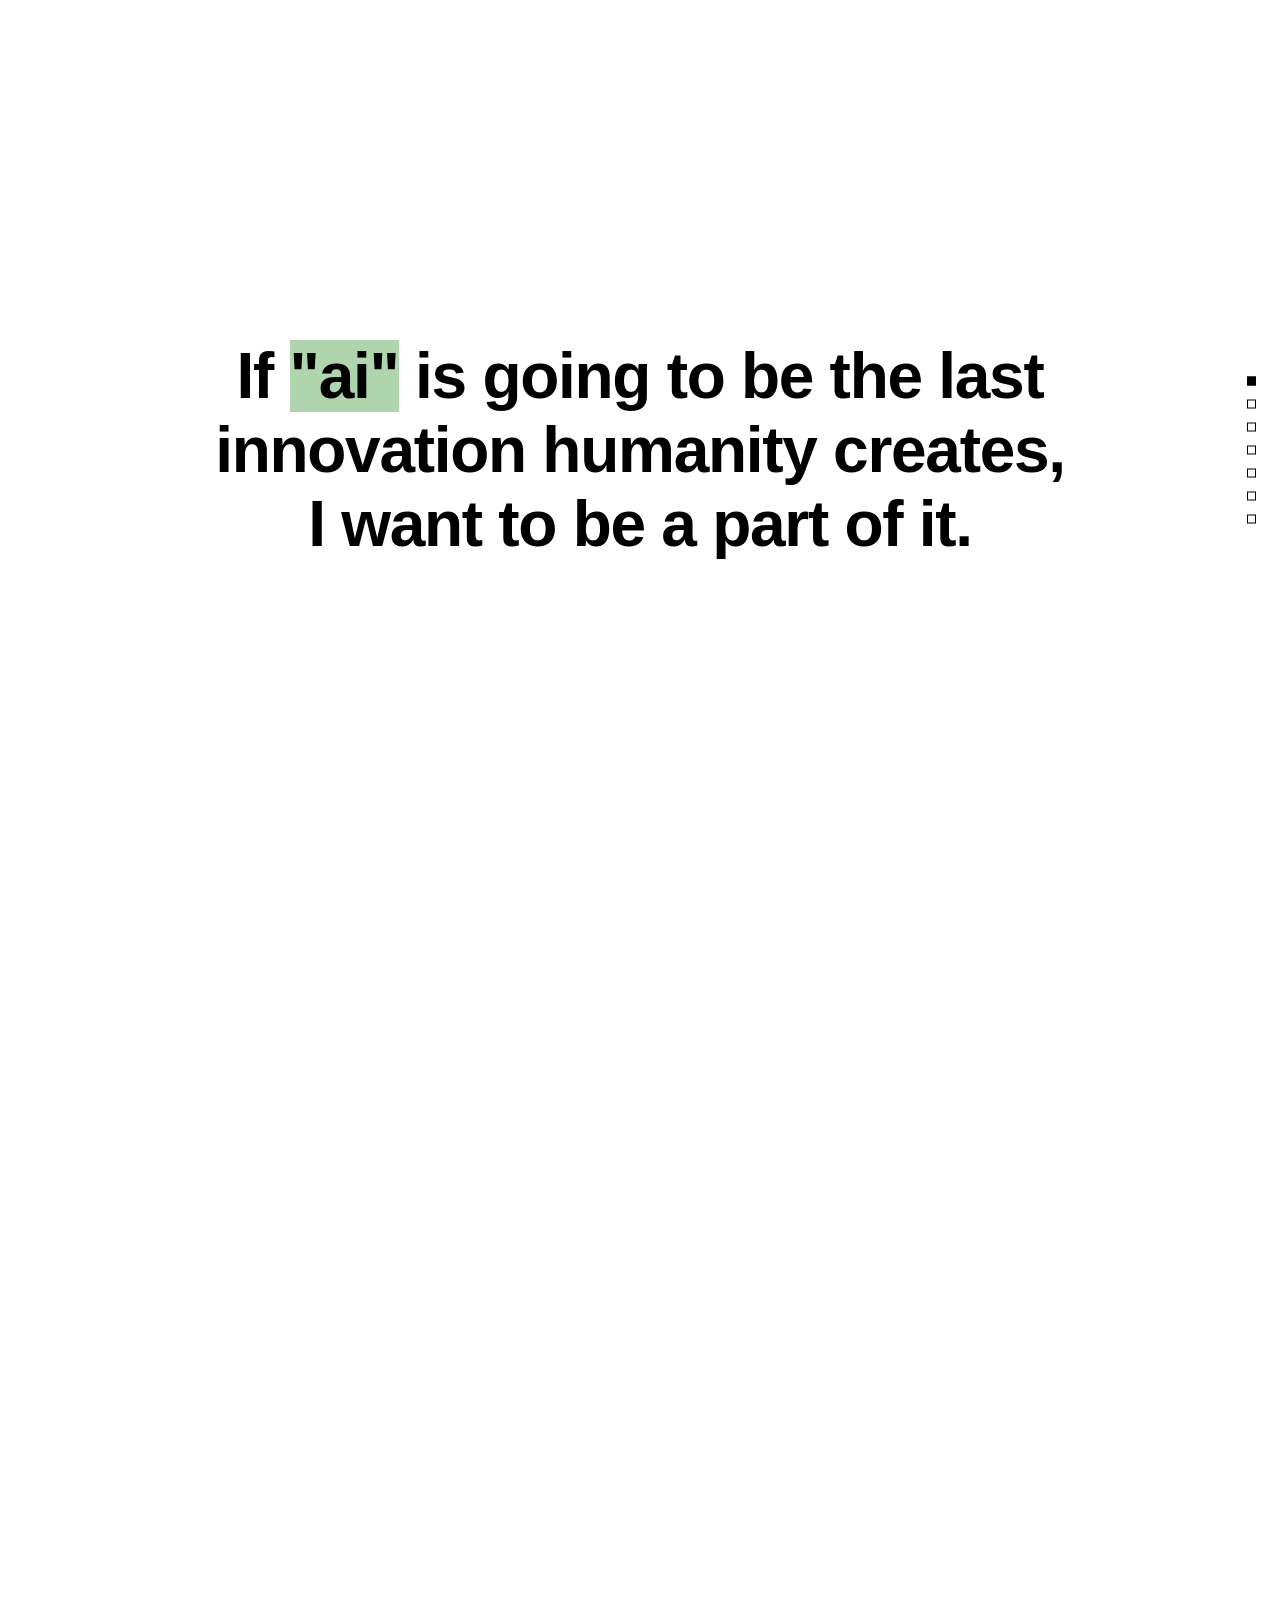
==== index.html @ ea90c994 "refining things" ====
<!DOCTYPE html>
<html lang="en">
<head>
<meta charset="UTF-8">
<meta name="viewport" content="width=device-width, initial-scale=1, viewport-fit=cover">
<title>:D</title>
<link rel="stylesheet" href="style.css">
</head>
<body>

<div id="wrapper">

  <section data-index="1">
    <p class="statement">If <a style="background-color: rgb(175, 213, 175);">"ai"</a> is going to be the last innovation humanity creates, I want to be a part of it.</p>
  </section>

  <section data-index="0">
    <h1>Its me — Dhananjay</h1>
    <p class="tagline">I like to build things.</p>
  </section>

  <section data-index="2" class="auto-page" data-page-id="experience">
    <p class="statement page-heading">Where I've worked</p>
    <div class="experience-list page-list">
      <div class="entry">
        <div class="role">AI Engineer</div>
        <div class="what">Netherlands-based crypto company · Nov 2024 - Dec 2025 </div>
        <div class="desc">Worked on AI agents, agent management, deployment, and building systems around agent-based workflows.</div>
      </div>
    </div>
  </section>

  <section data-index="3">
    <p class="statement">Along the way</p>
    <div class="timeline-list">
      <div class="entry">
        <div class="year">2025</div>
        <div class="what"><a href="https://superteam.fun/earn/feed/submission/f26e31ee-bc18-4170-ba84-3aa94caa4d8a" target="_blank">Nosana Builders Challenge Hackthon $100 Bounty</a></div>
      </div>
    </div>
  </section>

  <!-- <section data-index="4">
    <p class="statement">Comfortable with</p>
    <div class="word-list">
      <span>Python</span>
      <span>JavaScript/TypeScript</span>
      <span>React</span>
      <span>Node.js</span>
      <span>AI Agents</span>
      <span>LLMs</span>
    </div>
  </section> -->

  <section data-index="7">
    <p class="statement">Contributed to</p>
    <div class="Contributed-stack">
      <div>
        <div class="name"><a href="https://github.com/browser-use/browser-use/pull/1592" target="_blank">browser-use/browser-use</a></div>
        <div class="desc">Added missing grant_permissions method to DummyContext, fixing an AttributeError in test_browser_window_size.</div>
      </div>
      <div>
        <div class="name"><a href="https://github.com/vercel/ai/pull/5932" target="_blank">vercel/ai</a></div>
        <div class="desc">Added support for o3 &amp; o4-mini with developer systemMessageMode.</div>
      </div>
    </div>
  </section>

  <section data-index="5">
    <p class="statement">Things I made</p>
    <div class="project-stack">
      <div>
        <div class="name"><a href="https://github.com/dha-aa/dropair" target="_blank">Dropair</a></div>
        <div class="desc">A local Wi-Fi file sharing tool for moving files between devices without cloud storage or accounts.</div>
      </div>
    </div>
  </section>

  <!-- <section data-index="5">
    <p class="statement">Papers</p>
    <div class="paper-stack">
      <div>
        <div class="name"><a href="/" target="_blank">humonide</a></div>
        <div class="desc">This is a research paper about...</div>
      </div>
    </div>
  </section> -->

  <section data-index="6">
    <p class="statement">Let's talk.</p>
    <div class="links">
      <a href="mailto:dhannjaysingh2006@gmail.com">Email</a>
      <a href="https://x.com/dhaannjaay" target="_blank">X</a>
      <a href="https://github.com/dha-aa" target="_blank">GitHub</a>
      <a href="https://linkedin.com/in/dhaaa" target="_blank">LinkedIn</a>
    </div>
  </section>

  <div id="dots"></div>

</div>

<script src="script.js"></script>

</body>
</html>
---- style.css ----
* { box-sizing: border-box; }

html, body {
  margin: 0;
  height: 100%;
  overflow: hidden;
  background: #ffffff;
  color: #000000;
  font-family: -apple-system, "Helvetica Neue", Helvetica, Arial, sans-serif;
  -webkit-font-smoothing: antialiased;
  text-align: center;
}

#wrapper {
  position: relative;
  width: 100%;
  height: 100vh;
}

section {
  position: absolute;
  top: 0;
  left: 0;
  width: 100%;
  height: 100vh;
  display: flex;
  flex-direction: column;
  align-items: center;
  justify-content: center;
  padding: 10vh 6vw;
  transform: translateY(100%);
  transition: transform 1.8s cubic-bezier(0.19, 1, 0.22, 1);
  will-change: transform;
}

section.active {
  transform: translateY(0);
}

section.above {
  transform: translateY(-100%);
}

section > * {
  opacity: 0;
  transform: translateY(18px);
  transition: opacity 1.1s ease 0.6s, transform 1.1s cubic-bezier(0.19, 1, 0.22, 1) 0.6s;
}

section.active > * {
  opacity: 1;
  transform: translateY(0);
}

h1 {
  font-size: clamp(52px, 10vw, 140px);
  line-height: 0.95;
  margin: 0;
  font-weight: 600;
  letter-spacing: -0.03em;
}

.tagline {
  font-size: clamp(18px, 2vw, 24px);
  margin-top: 24px;
  opacity: 0.6;
}

.statement {
  font-size: clamp(32px, 5vw, 64px);
  font-weight: 600;
  letter-spacing: -0.02em;
  max-width: 24ch;
  margin: 0;
}

.word-list {
  display: flex;
  flex-wrap: wrap;
  justify-content: center;
  gap: 16px 28px;
  margin-top: 50px;
  font-size: clamp(18px, 2.2vw, 26px);
}

.timeline-list {
  margin-top: 60px;
  display: flex;
  flex-direction: column;
  gap: 30px;
}

.timeline-list .entry .year {
  font-size: clamp(26px, 3.6vw, 36px);
  font-weight: 600;
}

.timeline-list .entry .what {
  font-size: clamp(14px, 1.5vw, 18px);
  opacity: 0.6;
  margin-top: 4px;
}

.timeline-list .entry .what a {
  color: #000000;
  text-decoration: none;
  cursor: pointer;
}

.timeline-list .entry .what a:hover {
  text-decoration: underline;
}

.experience-list {
  margin-top: 60px;
  display: flex;
  flex-direction: column;
  gap: 40px;
  max-width: 560px;
}

.experience-list .entry .role {
  font-size: clamp(22px, 2.8vw, 30px);
  font-weight: 600;
}

.experience-list .entry .what {
  font-size: clamp(13px, 1.4vw, 16px);
  opacity: 0.5;
  margin-top: 4px;
}

.experience-list .entry .desc {
  font-size: clamp(14px, 1.5vw, 17px);
  opacity: 0.7;
  margin-top: 10px;
}

.project-stack {
  margin-top: 50px;
  display: flex;
  flex-direction: column;
  gap: 40px;
  max-width: 640px;
}

.project-stack .name {
  font-size: clamp(22px, 2.8vw, 30px);
  font-weight: 600;
}

.project-stack .name a {
  color: #000000;
  text-decoration: none;
  cursor: pointer;
}

.project-stack .name a:hover {
  text-decoration: underline;
}

.project-stack .desc {
  font-size: clamp(14px, 1.5vw, 17px);
  opacity: 0.6;
  margin-top: 6px;
}

.links {
  margin-top: 50px;
  display: flex;
  gap: 30px;
  font-size: 16px;
}

.links a {
  color: #000000;
  text-decoration: none;
  opacity: 0.6;
}

.links a:hover {
  opacity: 1;
}

footer {
  font-size: 13px;
  opacity: 0.5;
  margin-top: 50px;
}

#dots {
  position: fixed;
  right: 24px;
  top: 50%;
  transform: translateY(-50%);
  display: flex;
  flex-direction: column;
  gap: 14px;
  z-index: 10;
}

#dots button {
  width: 9px;
  height: 9px;
  padding: 0;
  background: #ffffff;
  border: 1.5px solid #000000;
  cursor: pointer;
}

#dots button.active {
  background: #000000;
}


.Contributed-stack {
  margin-top: 50px;
  display: flex;
  flex-direction: column;
  gap: 40px;
  max-width: 640px;
}

.Contributed-stack .name {
  font-size: clamp(22px, 2.8vw, 30px);
  font-weight: 600;
}

.Contributed-stack .name a {
  color: #000000;
  text-decoration: none;
  cursor: pointer;
}

.Contributed-stack .name a:hover {
  text-decoration: underline;
}

.Contributed-stack .desc {
  font-size: clamp(14px, 1.5vw, 17px);
  opacity: 0.6;
  margin-top: 6px;
}

.paper-stack {
  margin-top: 50px;
  display: flex;
  flex-direction: column;
  gap: 40px;
  max-width: 640px;
}

.paper-stack .name {
  font-size: clamp(22px, 2.8vw, 30px);
  font-weight: 600;
}

.paper-stack .name a {
  color: #000000;
  text-decoration: none;
  cursor: pointer;
}

.paper-stack .desc {
  font-size: clamp(14px, 1.5vw, 17px);
  opacity: 0.6;
  margin-top: 6px;
}


@media (max-width: 600px) {
  #dots { display: none; }
}
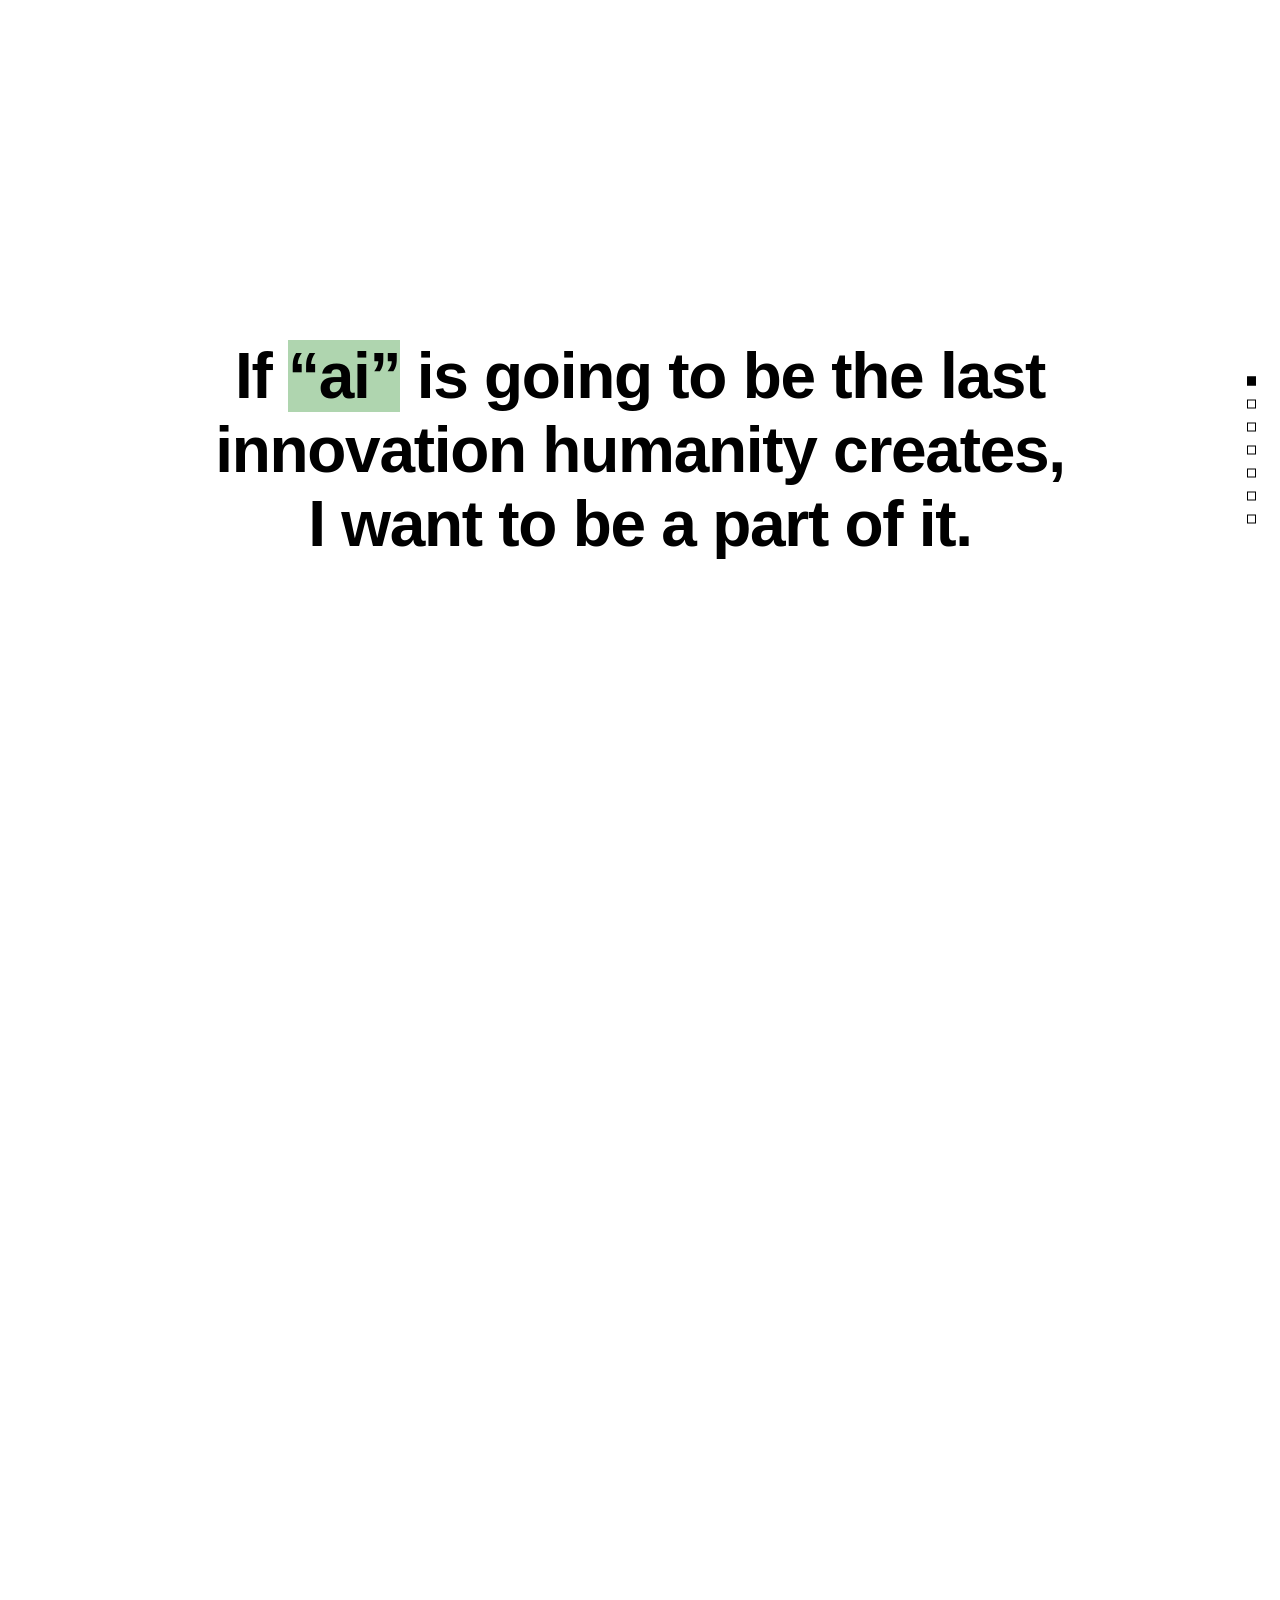
==== commit dce20b79: "change" ====
--- a/index.html
+++ b/index.html
@@ -11,7 +11,7 @@
 <div id="wrapper">
 
   <section data-index="1">
-    <p class="statement">If <a style="background-color: rgb(175, 213, 175);">"ai"</a> is going to be the last innovation humanity creates, I want to be a part of it.</p>
+    <p class="statement">If <a style="background-color: rgb(175, 213, 175);">“ai”</a> is going to be the last innovation humanity creates, I want to be a part of it.</p>
   </section>
 
   <section data-index="0">
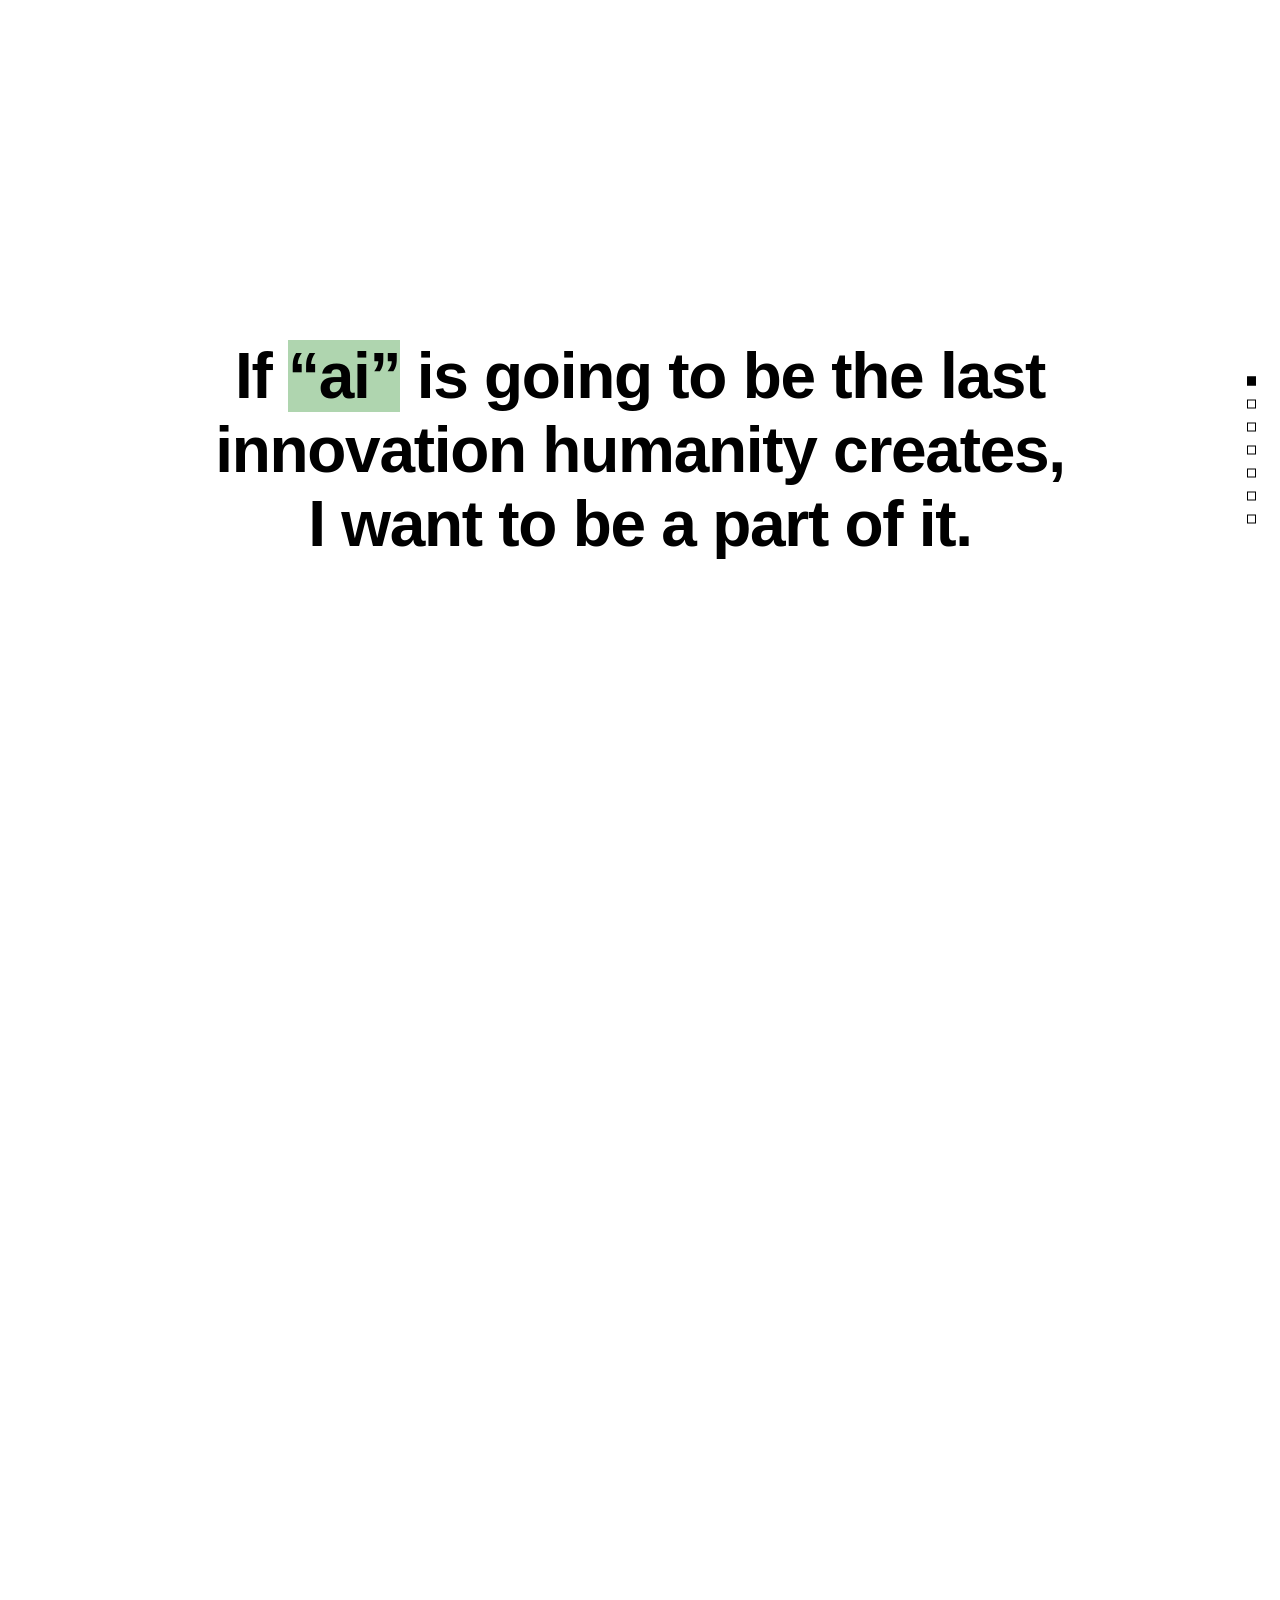
==== commit aaf428cf: "new stucture" ====
--- a/index.html
+++ b/index.html
@@ -4,7 +4,9 @@
 <meta charset="UTF-8">
 <meta name="viewport" content="width=device-width, initial-scale=1, viewport-fit=cover">
 <title>:D</title>
-<link rel="stylesheet" href="style.css">
+<link rel="icon" type="image/svg+xml" href="assets/favicon.svg">
+<meta name="theme-color" content="#ffffff">
+<link rel="stylesheet" href="css/site.css">
 </head>
 <body>
 
@@ -70,8 +72,8 @@
     <p class="statement">Things I made</p>
     <div class="project-stack">
       <div>
-        <div class="name"><a href="https://github.com/dha-aa/dropair" target="_blank">Dropair</a></div>
-        <div class="desc">A local Wi-Fi file sharing tool for moving files between devices without cloud storage or accounts.</div>
+        <div class="name"><a href="https://github.com/dha-aa/ae-motion" target="_blank">ae-motion</a></div>
+        <div class="desc">An MCP for After Effects that lets you edit using claude.</div>
       </div>
     </div>
   </section>
@@ -93,6 +95,7 @@
       <a href="https://x.com/dhaannjaay" target="_blank">X</a>
       <a href="https://github.com/dha-aa" target="_blank">GitHub</a>
       <a href="https://linkedin.com/in/dhaaa" target="_blank">LinkedIn</a>
+      <a href="blog/index.html">Blog</a>
     </div>
   </section>
 
@@ -100,7 +103,7 @@
 
 </div>
 
-<script src="script.js"></script>
+<script src="js/site.js" defer></script>
 
 </body>
-</html>+</html>
--- a/css/site.css
+++ b/css/site.css
@@ -0,0 +1,282 @@
+* { box-sizing: border-box; }
+
+html, body {
+  margin: 0;
+  height: 100%;
+  overflow: hidden;
+  background: #ffffff;
+  color: #000000;
+  font-family: -apple-system, "Helvetica Neue", Helvetica, Arial, sans-serif;
+  -webkit-font-smoothing: antialiased;
+  text-align: center;
+}
+
+#wrapper {
+  position: relative;
+  width: 100%;
+  height: 100vh;
+  height: 100dvh;
+}
+
+section {
+  position: absolute;
+  top: 0;
+  left: 0;
+  width: 100%;
+  height: 100vh;
+  height: 100dvh;
+  display: flex;
+  flex-direction: column;
+  align-items: center;
+  justify-content: center;
+  padding: 10vh 6vw;
+  transform: translateY(100%);
+  transition: transform 1.8s cubic-bezier(0.19, 1, 0.22, 1);
+}
+
+section.active {
+  transform: translateY(0);
+}
+
+section.above {
+  transform: translateY(-100%);
+}
+
+section > * {
+  opacity: 0;
+  transform: translateY(18px);
+  transition: opacity 1.1s ease 0.6s, transform 1.1s cubic-bezier(0.19, 1, 0.22, 1) 0.6s;
+}
+
+section.active > * {
+  opacity: 1;
+  transform: translateY(0);
+}
+
+h1 {
+  font-size: clamp(52px, 10vw, 140px);
+  line-height: 0.95;
+  margin: 0;
+  font-weight: 600;
+  letter-spacing: -0.03em;
+}
+
+.tagline {
+  font-size: clamp(18px, 2vw, 24px);
+  margin-top: 24px;
+  opacity: 0.6;
+}
+
+.statement {
+  font-size: clamp(32px, 5vw, 64px);
+  font-weight: 600;
+  letter-spacing: -0.02em;
+  max-width: 24ch;
+  margin: 0;
+}
+
+.word-list {
+  display: flex;
+  flex-wrap: wrap;
+  justify-content: center;
+  gap: 16px 28px;
+  margin-top: 50px;
+  font-size: clamp(18px, 2.2vw, 26px);
+}
+
+.timeline-list {
+  margin-top: 60px;
+  display: flex;
+  flex-direction: column;
+  gap: 30px;
+}
+
+.timeline-list .entry .year {
+  font-size: clamp(26px, 3.6vw, 36px);
+  font-weight: 600;
+}
+
+.timeline-list .entry .what {
+  font-size: clamp(14px, 1.5vw, 18px);
+  opacity: 0.6;
+  margin-top: 4px;
+}
+
+.timeline-list .entry .what a {
+  color: #000000;
+  text-decoration: none;
+  cursor: pointer;
+}
+
+.timeline-list .entry .what a:hover {
+  text-decoration: underline;
+}
+
+.experience-list {
+  margin-top: 60px;
+  display: flex;
+  flex-direction: column;
+  gap: 40px;
+  max-width: 560px;
+}
+
+.experience-list .entry .role {
+  font-size: clamp(22px, 2.8vw, 30px);
+  font-weight: 600;
+}
+
+.experience-list .entry .what {
+  font-size: clamp(13px, 1.4vw, 16px);
+  opacity: 0.5;
+  margin-top: 4px;
+}
+
+.experience-list .entry .desc {
+  font-size: clamp(14px, 1.5vw, 17px);
+  opacity: 0.7;
+  margin-top: 10px;
+}
+
+.project-stack {
+  margin-top: 50px;
+  display: flex;
+  flex-direction: column;
+  gap: 40px;
+  max-width: 640px;
+}
+
+.project-stack .name {
+  font-size: clamp(22px, 2.8vw, 30px);
+  font-weight: 600;
+}
+
+.project-stack .name a {
+  color: #000000;
+  text-decoration: none;
+  cursor: pointer;
+}
+
+.project-stack .name a:hover {
+  text-decoration: underline;
+}
+
+.project-stack .desc {
+  font-size: clamp(14px, 1.5vw, 17px);
+  opacity: 0.6;
+  margin-top: 6px;
+}
+
+.links {
+  margin-top: 50px;
+  display: flex;
+  gap: 30px;
+  font-size: 16px;
+}
+
+.links a {
+  color: #000000;
+  text-decoration: none;
+  opacity: 0.6;
+}
+
+.links a:hover {
+  opacity: 1;
+}
+
+footer {
+  font-size: 13px;
+  opacity: 0.5;
+  margin-top: 50px;
+}
+
+#dots {
+  position: fixed;
+  right: 24px;
+  top: 50%;
+  transform: translateY(-50%);
+  display: flex;
+  flex-direction: column;
+  gap: 14px;
+  z-index: 10;
+}
+
+#dots button {
+  width: 9px;
+  height: 9px;
+  padding: 0;
+  background: #ffffff;
+  border: 1.5px solid #000000;
+  cursor: pointer;
+}
+
+#dots button.active {
+  background: #000000;
+}
+
+
+.Contributed-stack {
+  margin-top: 50px;
+  display: flex;
+  flex-direction: column;
+  gap: 40px;
+  max-width: 640px;
+}
+
+.Contributed-stack .name {
+  font-size: clamp(22px, 2.8vw, 30px);
+  font-weight: 600;
+}
+
+.Contributed-stack .name a {
+  color: #000000;
+  text-decoration: none;
+  cursor: pointer;
+}
+
+.Contributed-stack .name a:hover {
+  text-decoration: underline;
+}
+
+.Contributed-stack .desc {
+  font-size: clamp(14px, 1.5vw, 17px);
+  opacity: 0.6;
+  margin-top: 6px;
+}
+
+.paper-stack {
+  margin-top: 50px;
+  display: flex;
+  flex-direction: column;
+  gap: 40px;
+  max-width: 640px;
+}
+
+.paper-stack .name {
+  font-size: clamp(22px, 2.8vw, 30px);
+  font-weight: 600;
+}
+
+.paper-stack .name a {
+  color: #000000;
+  text-decoration: none;
+  cursor: pointer;
+}
+
+.paper-stack .desc {
+  font-size: clamp(14px, 1.5vw, 17px);
+  opacity: 0.6;
+  margin-top: 6px;
+}
+
+
+@media (max-width: 600px) {
+  #dots { display: none; }
+}
+
+@media (prefers-reduced-motion: reduce) {
+  section,
+  section > * {
+    transition-duration: 0.01ms;
+    transition-delay: 0ms;
+  }
+}
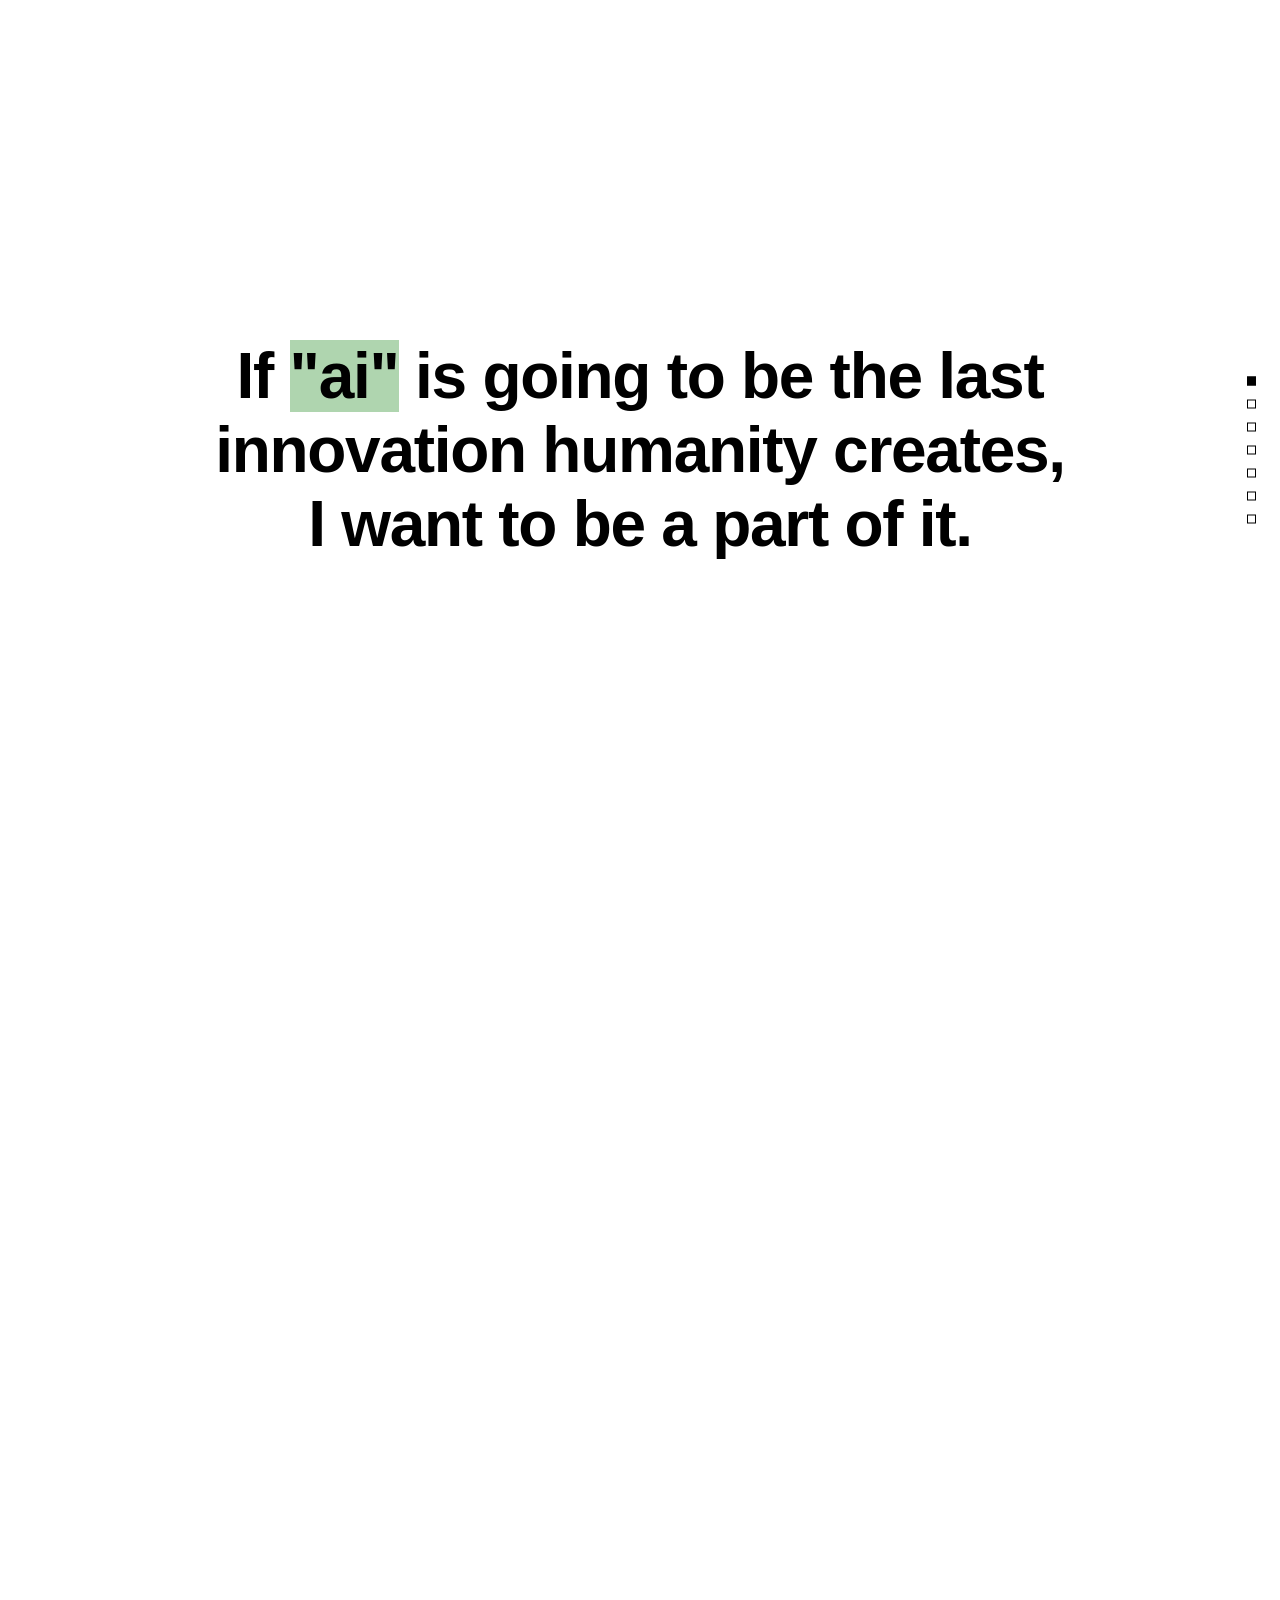
==== commit a3301d64: "Add gallery." ====
--- a/index.html
+++ b/index.html
@@ -13,7 +13,7 @@
 <div id="wrapper">
 
   <section data-index="1">
-    <p class="statement">If <a style="background-color: rgb(175, 213, 175);">“ai”</a> is going to be the last innovation humanity creates, I want to be a part of it.</p>
+    <p class="statement">If <a style="background-color: rgb(175, 213, 175);">"ai"</a> is going to be the last innovation humanity creates, I want to be a part of it.</p>
   </section>
 
   <section data-index="0">
@@ -42,18 +42,6 @@
     </div>
   </section>
 
-  <!-- <section data-index="4">
-    <p class="statement">Comfortable with</p>
-    <div class="word-list">
-      <span>Python</span>
-      <span>JavaScript/TypeScript</span>
-      <span>React</span>
-      <span>Node.js</span>
-      <span>AI Agents</span>
-      <span>LLMs</span>
-    </div>
-  </section> -->
-
   <section data-index="7">
     <p class="statement">Contributed to</p>
     <div class="Contributed-stack">
@@ -78,16 +66,6 @@
     </div>
   </section>
 
-  <!-- <section data-index="5">
-    <p class="statement">Papers</p>
-    <div class="paper-stack">
-      <div>
-        <div class="name"><a href="/" target="_blank">humonide</a></div>
-        <div class="desc">This is a research paper about...</div>
-      </div>
-    </div>
-  </section> -->
-
   <section data-index="6">
     <p class="statement">Let's talk.</p>
     <div class="links">
@@ -96,6 +74,7 @@
       <a href="https://github.com/dha-aa" target="_blank">GitHub</a>
       <a href="https://linkedin.com/in/dhaaa" target="_blank">LinkedIn</a>
       <a href="blog/index.html">Blog</a>
+      <a href="gallery/index.html">Gallery</a>
     </div>
   </section>
 
--- a/css/site.css
+++ b/css/site.css
@@ -75,15 +75,6 @@
   margin: 0;
 }
 
-.word-list {
-  display: flex;
-  flex-wrap: wrap;
-  justify-content: center;
-  gap: 16px 28px;
-  margin-top: 50px;
-  font-size: clamp(18px, 2.2vw, 26px);
-}
-
 .timeline-list {
   margin-top: 60px;
   display: flex;
@@ -183,10 +174,33 @@
   opacity: 1;
 }
 
-footer {
-  font-size: 13px;
-  opacity: 0.5;
+.Contributed-stack {
   margin-top: 50px;
+  display: flex;
+  flex-direction: column;
+  gap: 40px;
+  max-width: 640px;
+}
+
+.Contributed-stack .name {
+  font-size: clamp(22px, 2.8vw, 30px);
+  font-weight: 600;
+}
+
+.Contributed-stack .name a {
+  color: #000000;
+  text-decoration: none;
+  cursor: pointer;
+}
+
+.Contributed-stack .name a:hover {
+  text-decoration: underline;
+}
+
+.Contributed-stack .desc {
+  font-size: clamp(14px, 1.5vw, 17px);
+  opacity: 0.6;
+  margin-top: 6px;
 }
 
 #dots {
@@ -213,62 +227,6 @@
   background: #000000;
 }
 
-
-.Contributed-stack {
-  margin-top: 50px;
-  display: flex;
-  flex-direction: column;
-  gap: 40px;
-  max-width: 640px;
-}
-
-.Contributed-stack .name {
-  font-size: clamp(22px, 2.8vw, 30px);
-  font-weight: 600;
-}
-
-.Contributed-stack .name a {
-  color: #000000;
-  text-decoration: none;
-  cursor: pointer;
-}
-
-.Contributed-stack .name a:hover {
-  text-decoration: underline;
-}
-
-.Contributed-stack .desc {
-  font-size: clamp(14px, 1.5vw, 17px);
-  opacity: 0.6;
-  margin-top: 6px;
-}
-
-.paper-stack {
-  margin-top: 50px;
-  display: flex;
-  flex-direction: column;
-  gap: 40px;
-  max-width: 640px;
-}
-
-.paper-stack .name {
-  font-size: clamp(22px, 2.8vw, 30px);
-  font-weight: 600;
-}
-
-.paper-stack .name a {
-  color: #000000;
-  text-decoration: none;
-  cursor: pointer;
-}
-
-.paper-stack .desc {
-  font-size: clamp(14px, 1.5vw, 17px);
-  opacity: 0.6;
-  margin-top: 6px;
-}
-
-
 @media (max-width: 600px) {
   #dots { display: none; }
 }
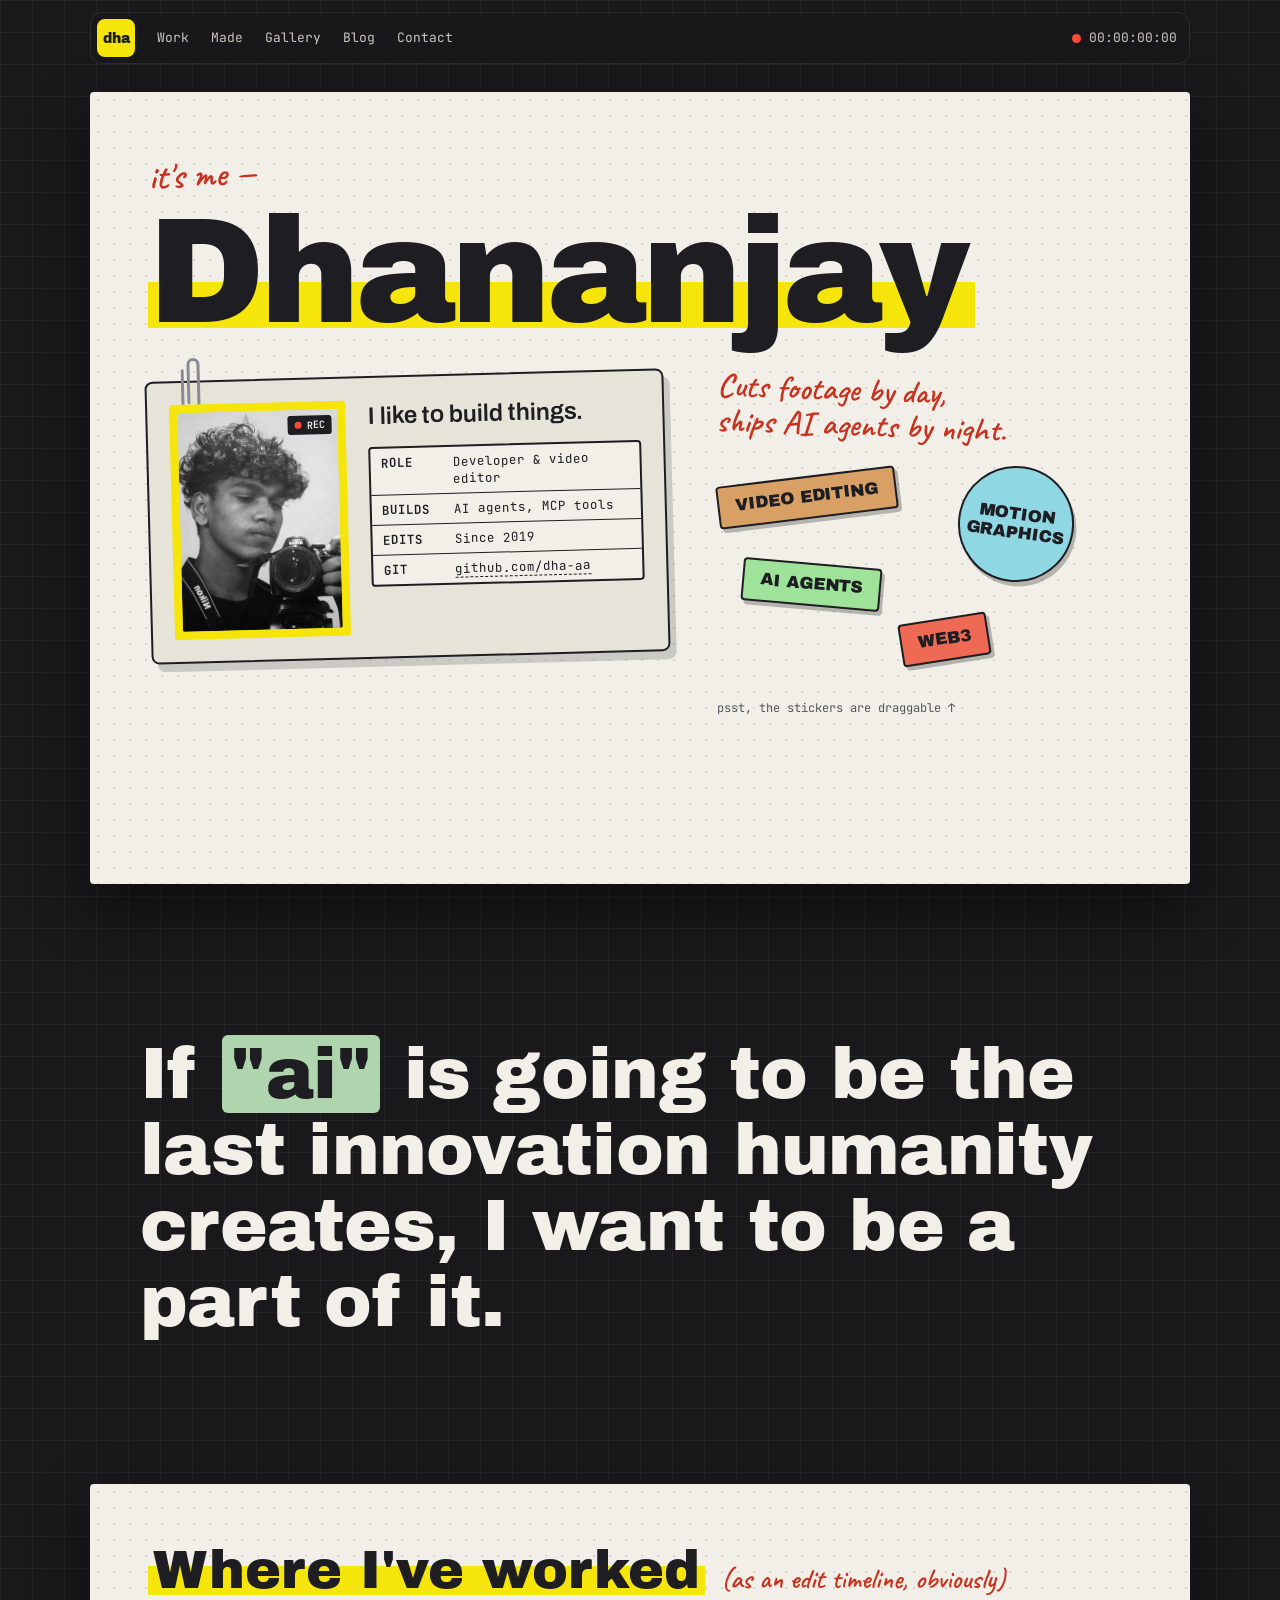
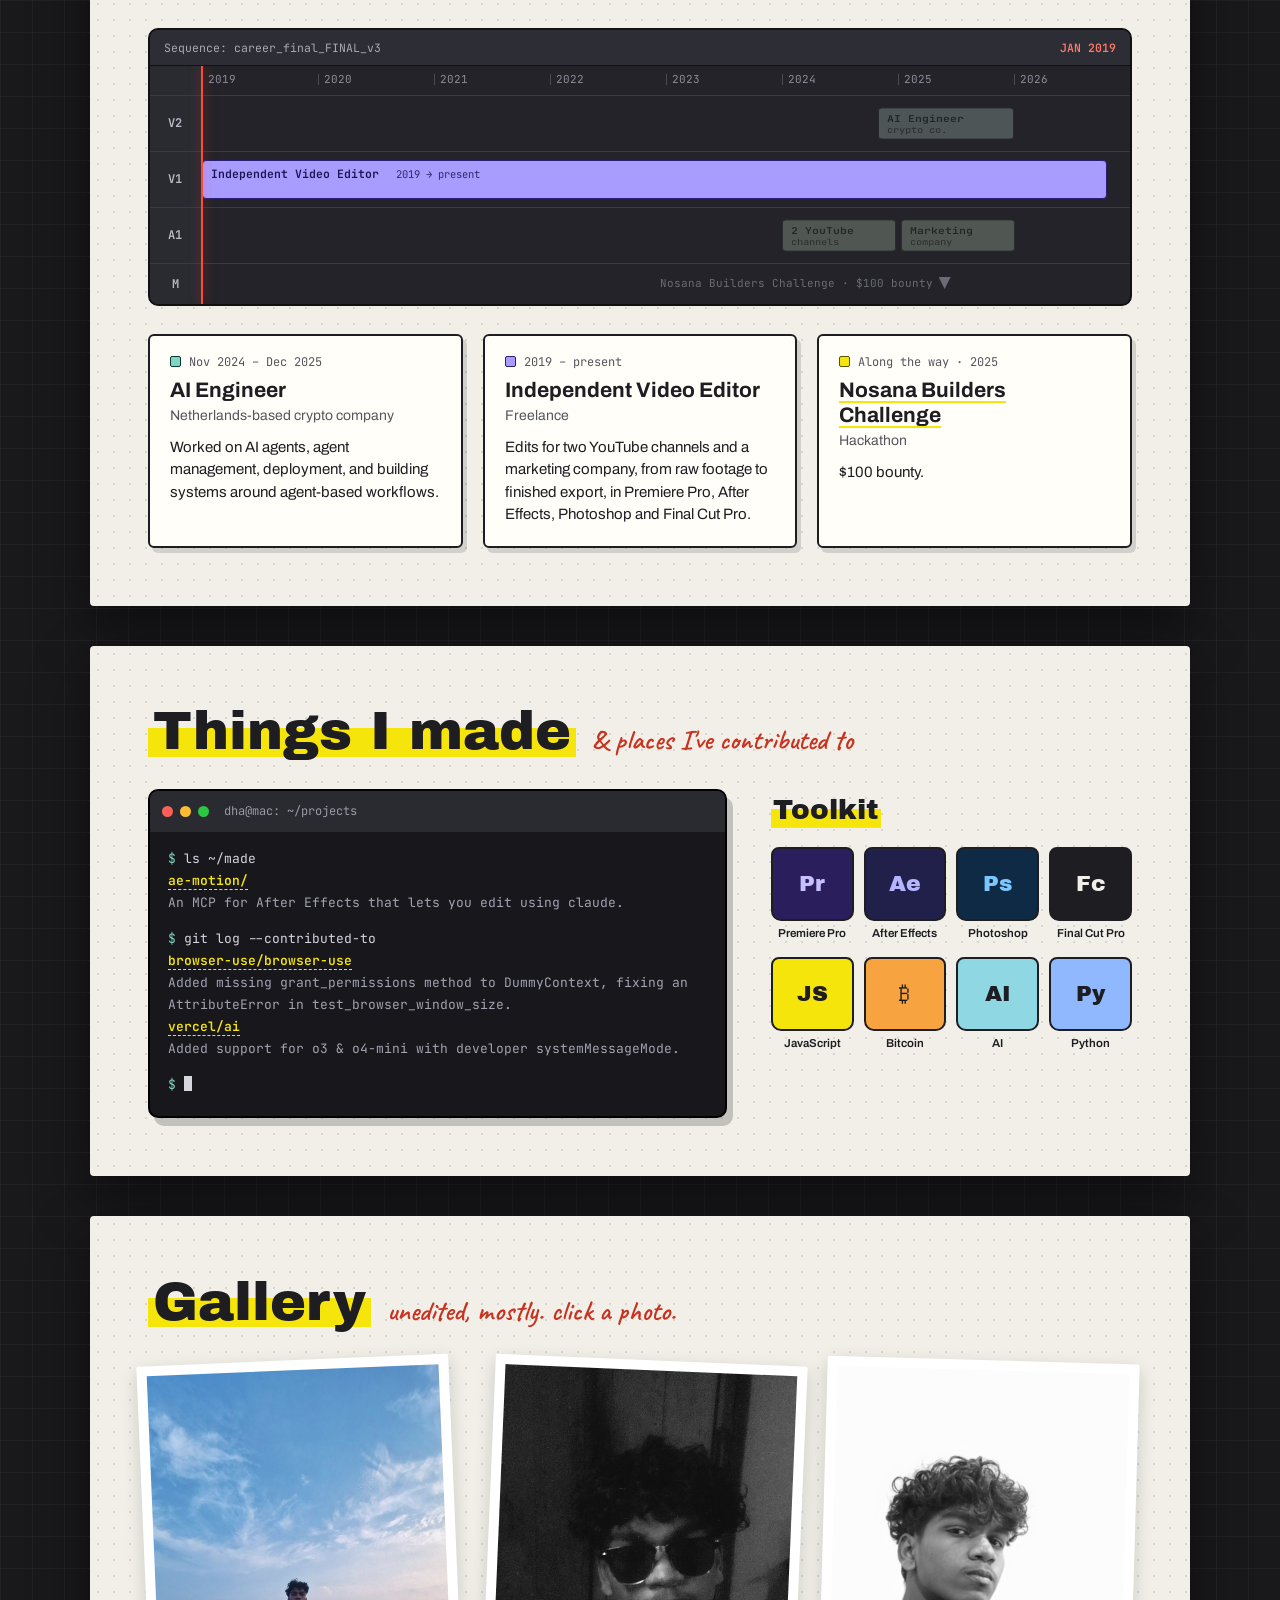
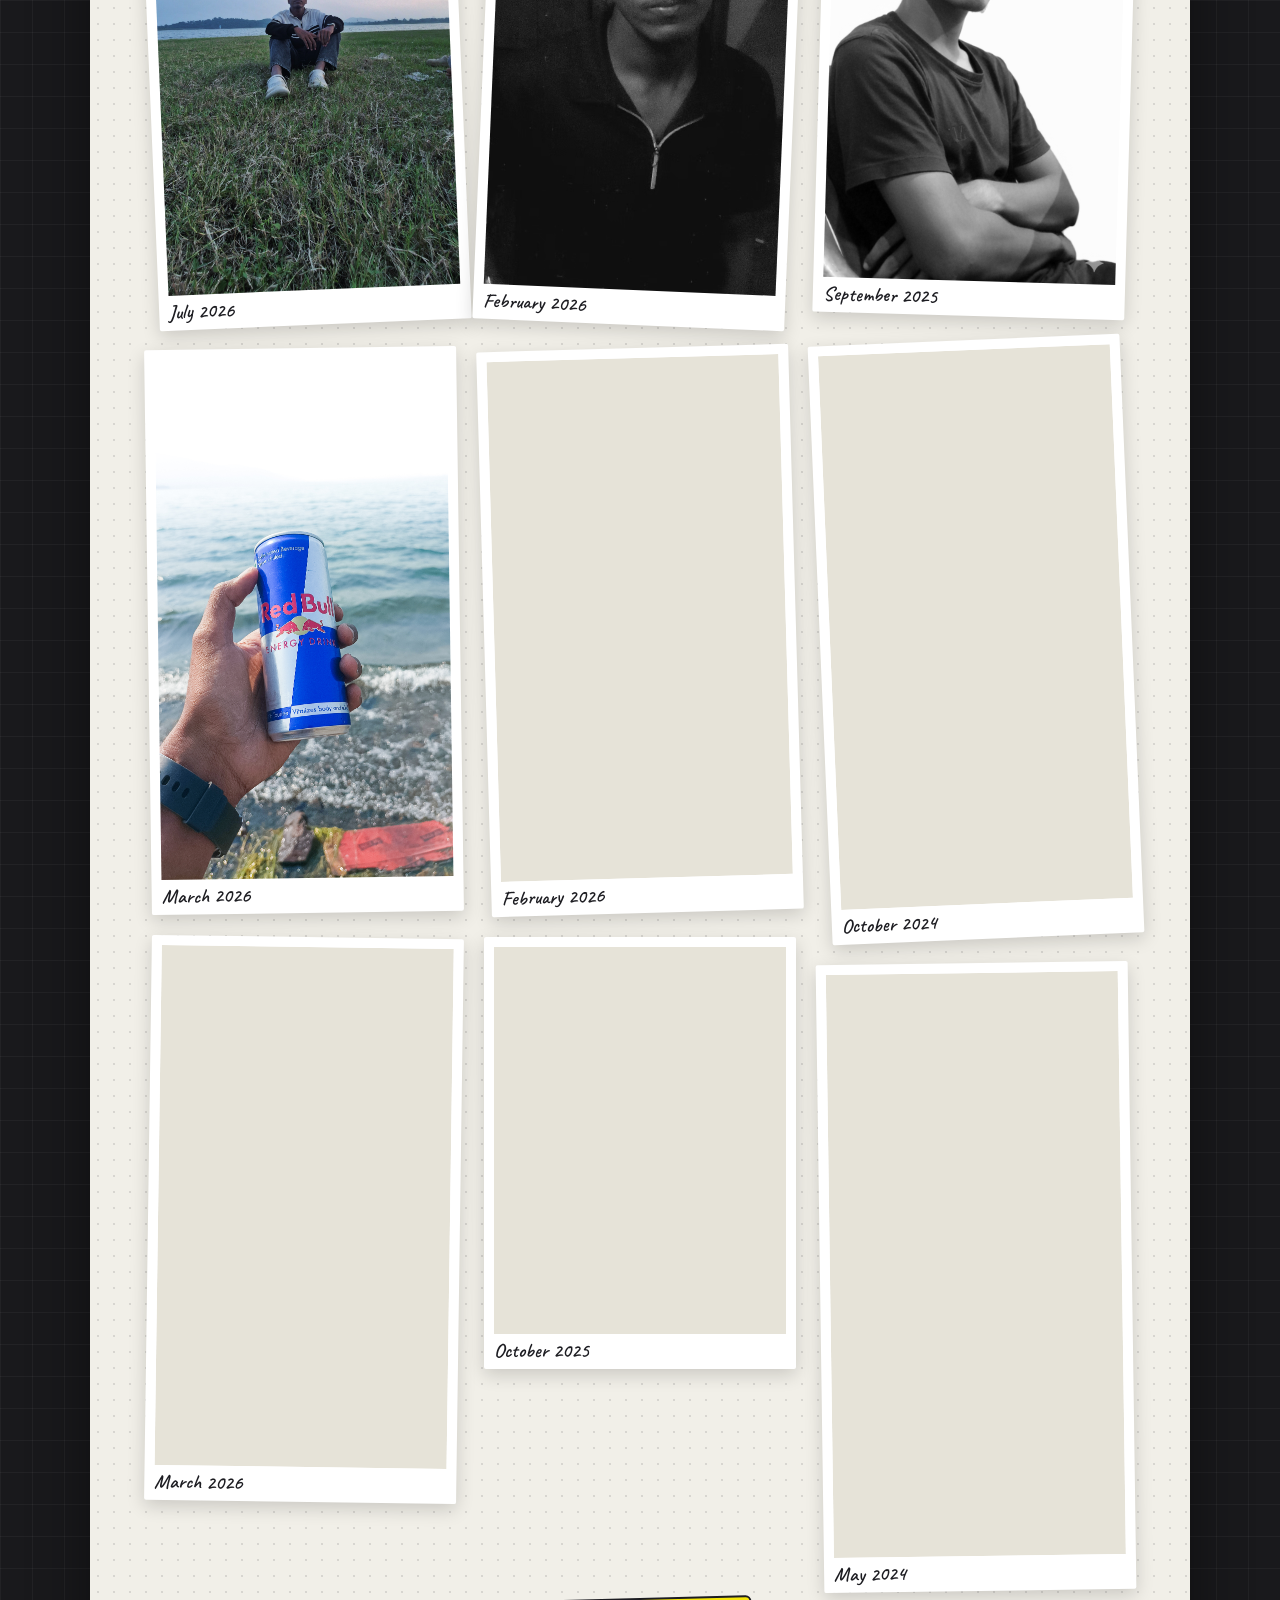
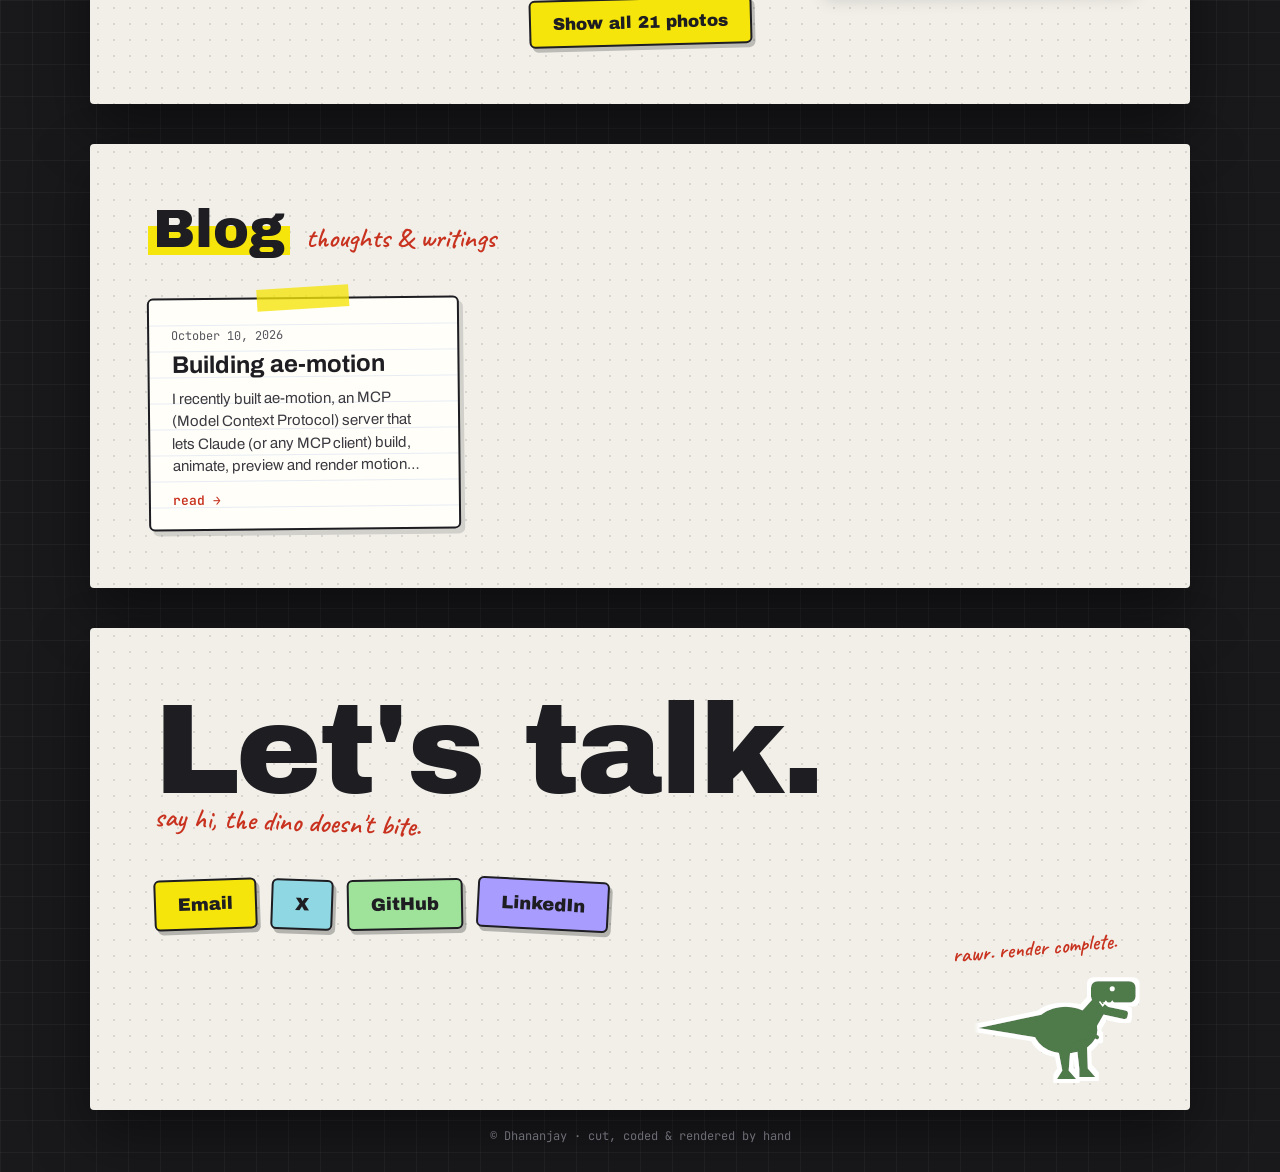
==== commit 3742b40b: "new" ====
--- a/index.html
+++ b/index.html
@@ -4,85 +4,360 @@
 <meta charset="UTF-8">
 <meta name="viewport" content="width=device-width, initial-scale=1, viewport-fit=cover">
 <title>:D</title>
+<meta name="description" content="Dhananjay Singh: developer and video editor. AI agents, motion graphics and things I made.">
 <link rel="icon" type="image/svg+xml" href="assets/favicon.svg">
-<meta name="theme-color" content="#ffffff">
+<meta name="theme-color" content="#19191c">
+<link rel="preconnect" href="https://fonts.googleapis.com">
+<link rel="preconnect" href="https://fonts.gstatic.com" crossorigin>
+<link rel="stylesheet" href="https://fonts.googleapis.com/css2?family=Archivo+Black&amp;family=Archivo:wght@400;600&amp;family=Caveat:wght@600&amp;family=JetBrains+Mono:wght@400;600&amp;display=swap">
+<link rel="stylesheet" href="css/blog.css">
 <link rel="stylesheet" href="css/site.css">
+<script>document.documentElement.classList.add('js')</script>
 </head>
 <body>
-
-<div id="wrapper">
-
-  <section data-index="1">
-    <p class="statement">If <a style="background-color: rgb(175, 213, 175);">"ai"</a> is going to be the last innovation humanity creates, I want to be a part of it.</p>
-  </section>
-
-  <section data-index="0">
-    <h1>Its me — Dhananjay</h1>
-    <p class="tagline">I like to build things.</p>
-  </section>
-
-  <section data-index="2" class="auto-page" data-page-id="experience">
-    <p class="statement page-heading">Where I've worked</p>
-    <div class="experience-list page-list">
-      <div class="entry">
-        <div class="role">AI Engineer</div>
-        <div class="what">Netherlands-based crypto company · Nov 2024 - Dec 2025 </div>
-        <div class="desc">Worked on AI agents, agent management, deployment, and building systems around agent-based workflows.</div>
-      </div>
-    </div>
-  </section>
-
-  <section data-index="3">
-    <p class="statement">Along the way</p>
-    <div class="timeline-list">
-      <div class="entry">
-        <div class="year">2025</div>
-        <div class="what"><a href="https://superteam.fun/earn/feed/submission/f26e31ee-bc18-4170-ba84-3aa94caa4d8a" target="_blank">Nosana Builders Challenge Hackthon $100 Bounty</a></div>
-      </div>
-    </div>
-  </section>
-
-  <section data-index="7">
-    <p class="statement">Contributed to</p>
-    <div class="Contributed-stack">
-      <div>
-        <div class="name"><a href="https://github.com/browser-use/browser-use/pull/1592" target="_blank">browser-use/browser-use</a></div>
-        <div class="desc">Added missing grant_permissions method to DummyContext, fixing an AttributeError in test_browser_window_size.</div>
-      </div>
-      <div>
-        <div class="name"><a href="https://github.com/vercel/ai/pull/5932" target="_blank">vercel/ai</a></div>
-        <div class="desc">Added support for o3 &amp; o4-mini with developer systemMessageMode.</div>
-      </div>
-    </div>
-  </section>
-
-  <section data-index="5">
-    <p class="statement">Things I made</p>
-    <div class="project-stack">
-      <div>
-        <div class="name"><a href="https://github.com/dha-aa/ae-motion" target="_blank">ae-motion</a></div>
-        <div class="desc">An MCP for After Effects that lets you edit using claude.</div>
-      </div>
-    </div>
-  </section>
-
-  <section data-index="6">
-    <p class="statement">Let's talk.</p>
-    <div class="links">
-      <a href="mailto:dhannjaysingh2006@gmail.com">Email</a>
-      <a href="https://x.com/dhaannjaay" target="_blank">X</a>
-      <a href="https://github.com/dha-aa" target="_blank">GitHub</a>
-      <a href="https://linkedin.com/in/dhaaa" target="_blank">LinkedIn</a>
-      <a href="blog/index.html">Blog</a>
-      <a href="gallery/index.html">Gallery</a>
-    </div>
-  </section>
-
-  <div id="dots"></div>
-
+<a class="skip" href="#main">Skip to content</a>
+
+<header class="topbar">
+  <a class="logo" href="#top" aria-label="Back to top">dha</a>
+  <nav aria-label="Sections">
+    <a href="#work">Work</a>
+    <a href="#made">Made</a>
+    <a href="#gallery">Gallery</a>
+    <a href="#blog">Blog</a>
+    <a href="#contact">Contact</a>
+  </nav>
+  <div class="rec" aria-hidden="true"><span class="rec-dot"></span><span id="tc">00:00:00:00</span></div>
+</header>
+
+<main id="main">
+
+  <!-- HERO -->
+  <section class="hero" id="top">
+    <div class="sheet hero-sheet">
+      <p class="kicker">it's me —</p>
+      <h1 class="name"><span class="sr">Dhananjay</span><span class="name-letters" aria-hidden="true">Dhananjay</span></h1>
+
+      <div class="hero-grid">
+        <div class="reveal">
+          <div class="idcard">
+            <svg class="paperclip" viewBox="0 0 26 70" fill="none" stroke="#8a8a92" stroke-width="3" stroke-linecap="round" aria-hidden="true"><path d="M8 50V12a5 5 0 0 1 10 0v44a8 8 0 0 1-16 0V18"/></svg>
+            <div class="photo">
+              <img src="assets/me.jpg" alt="Dhananjay holding a camera" width="360" height="480">
+              <span class="rec-tag" aria-hidden="true"><i></i>REC</span>
+            </div>
+            <div class="id-body">
+              <p class="tagline">I like to build things.</p>
+              <dl class="id-table">
+                <div><dt>ROLE</dt><dd>Developer &amp; video editor</dd></div>
+                <div><dt>BUILDS</dt><dd>AI agents, MCP tools</dd></div>
+                <div><dt>EDITS</dt><dd>Since 2019</dd></div>
+                <div><dt>GIT</dt><dd><a href="https://github.com/dha-aa" target="_blank" rel="noopener">github.com/dha-aa</a></dd></div>
+              </dl>
+            </div>
+          </div>
+        </div>
+
+        <div class="hero-side">
+          <p class="note">Cuts footage by day,<br>ships AI agents by night.</p>
+          <div class="playground" aria-label="Things I do">
+            <span class="sticker" style="--x:0%;--y:4%;--r:-7deg;--c:#d9a066">VIDEO EDITING</span>
+            <span class="sticker round" style="--x:58%;--y:0%;--r:8deg;--c:#8fd8e3">MOTION<br>GRAPHICS</span>
+            <span class="sticker" style="--x:6%;--y:42%;--r:5deg;--c:#9fe39a">AI AGENTS</span>
+            <span class="sticker" style="--x:44%;--y:66%;--r:-9deg;--c:#ef6a55">WEB3</span>
+          </div>
+          <p class="hint">psst, the stickers are draggable ↑</p>
+        </div>
+      </div>
+    </div>
+  </section>
+
+  <!-- STATEMENT -->
+  <section class="statement-sec" aria-label="Why">
+    <p class="big" data-words>If <mark>"ai"</mark> is going to be the last innovation humanity creates, I want to be a part of it.</p>
+  </section>
+
+  <!-- WORK -->
+  <section class="work" id="work">
+    <div class="sheet pad">
+      <div class="sec-head reveal">
+        <h2><span class="hl">Where I've worked</span></h2>
+        <p class="scribble">(as an edit timeline, obviously)</p>
+      </div>
+
+      <div class="nle reveal" id="nle">
+        <div class="nle-bar"><span>Sequence: career_final_FINAL_v3</span><span class="nle-tc" id="nleTc">JAN 2019</span></div>
+        <div class="nle-scroll">
+          <div class="nle-body">
+            <div class="ruler" aria-hidden="true">
+              <span class="tlabel"></span>
+              <div class="lane">
+                <span style="--y:0">2019</span><span style="--y:1">2020</span><span style="--y:2">2021</span><span style="--y:3">2022</span>
+                <span style="--y:4">2023</span><span style="--y:5">2024</span><span style="--y:6">2025</span><span style="--y:7">2026</span>
+              </div>
+            </div>
+            <div class="track">
+              <span class="tlabel">V2</span>
+              <div class="lane"><div class="clip c-teal" data-s="5.83" style="--s:5.83;--e:7" title="AI Engineer, Nov 2024 – Dec 2025">AI Engineer<small>crypto co.</small></div></div>
+            </div>
+            <div class="track">
+              <span class="tlabel">V1</span>
+              <div class="lane"><div class="clip c-violet" data-s="0" style="--s:0;--e:7.8" title="Independent Video Editor, 2019 – present">Independent Video Editor <small class="inline">2019 → present</small></div></div>
+            </div>
+            <div class="track">
+              <span class="tlabel">A1</span>
+              <div class="lane">
+                <div class="clip c-green" data-s="5" style="--s:5;--e:5.98" title="2024: 2 YouTube channels">2 YouTube<small>channels</small></div>
+                <div class="clip c-green" data-s="6" style="--s:6.02;--e:7" title="2025: marketing company">Marketing<small>company</small></div>
+              </div>
+            </div>
+            <div class="track short">
+              <span class="tlabel">M</span>
+              <div class="lane"><a class="marker" data-s="6.4" style="--s:6.4" href="https://superteam.fun/earn/feed/submission/f26e31ee-bc18-4170-ba84-3aa94caa4d8a" target="_blank" rel="noopener">Nosana Builders Challenge · $100 bounty</a></div>
+            </div>
+            <div class="playhead" aria-hidden="true"><i><b>NOW</b></i></div>
+          </div>
+        </div>
+      </div>
+
+      <div class="jobs reveal">
+        <article class="job">
+          <p class="meta"><span class="sw c-teal"></span>Nov 2024 – Dec 2025</p>
+          <h3>AI Engineer</h3>
+          <p class="where">Netherlands-based crypto company</p>
+          <p>Worked on AI agents, agent management, deployment, and building systems around agent-based workflows.</p>
+        </article>
+        <article class="job">
+          <p class="meta"><span class="sw c-violet"></span>2019 – present</p>
+          <h3>Independent Video Editor</h3>
+          <p class="where">Freelance</p>
+          <p>Edits for two YouTube channels and a marketing company, from raw footage to finished export, in Premiere Pro, After Effects, Photoshop and Final Cut Pro.</p>
+        </article>
+        <article class="job along">
+          <p class="meta"><span class="sw c-yellow"></span>Along the way · 2025</p>
+          <h3><a href="https://superteam.fun/earn/feed/submission/f26e31ee-bc18-4170-ba84-3aa94caa4d8a" target="_blank" rel="noopener">Nosana Builders Challenge</a></h3>
+          <p class="where">Hackathon</p>
+          <p>$100 bounty.</p>
+        </article>
+      </div>
+    </div>
+  </section>
+
+  <!-- MADE -->
+  <section class="made" id="made">
+    <div class="sheet pad">
+      <div class="sec-head reveal">
+        <h2><span class="hl">Things I made</span></h2>
+        <p class="scribble">&amp; places I've contributed to</p>
+      </div>
+      <div class="made-grid">
+        <div class="term reveal" role="group" aria-label="Projects and contributions">
+          <div class="term-bar"><i style="background:#ff5f57"></i><i style="background:#febc2e"></i><i style="background:#28c840"></i><span>dha@mac: ~/projects</span></div>
+          <div class="term-body">
+            <p class="ln" style="--i:0"><span class="pr">$</span> ls ~/made</p>
+            <p class="ln" style="--i:1"><a href="https://github.com/dha-aa/ae-motion" target="_blank" rel="noopener">ae-motion/</a></p>
+            <p class="ln dim" style="--i:2">An MCP for After Effects that lets you edit using claude.</p>
+            <p class="ln gap" style="--i:3"><span class="pr">$</span> git log --contributed-to</p>
+            <p class="ln" style="--i:4"><a href="https://github.com/browser-use/browser-use/pull/1592" target="_blank" rel="noopener">browser-use/browser-use</a></p>
+            <p class="ln dim" style="--i:5">Added missing grant_permissions method to DummyContext, fixing an AttributeError in test_browser_window_size.</p>
+            <p class="ln" style="--i:6"><a href="https://github.com/vercel/ai/pull/5932" target="_blank" rel="noopener">vercel/ai</a></p>
+            <p class="ln dim" style="--i:7">Added support for o3 &amp; o4-mini with developer systemMessageMode.</p>
+            <p class="ln gap" style="--i:8"><span class="pr">$</span> <span class="caret"></span></p>
+          </div>
+        </div>
+
+        <div class="toolkit reveal">
+          <h3>Toolkit</h3>
+          <ul class="tiles">
+            <li><b style="--bg:#2a1f5c;--fg:#c6bfff">Pr</b>Premiere Pro</li>
+            <li><b style="--bg:#20204a;--fg:#b4b4ff">Ae</b>After Effects</li>
+            <li><b style="--bg:#0e2a44;--fg:#7cc6ff">Ps</b>Photoshop</li>
+            <li><b style="--bg:#1d1d22;--fg:#f1efe8">Fc</b>Final Cut Pro</li>
+            <li><b style="--bg:#f5e50a;--fg:#1d1d22">JS</b>JavaScript</li>
+            <li><b style="--bg:#f7a440;--fg:#1d1d22">₿</b>Bitcoin</li>
+            <li><b style="--bg:#8fd8e3;--fg:#1d1d22">AI</b>AI</li>
+            <li><b style="--bg:#8fb8ff;--fg:#1d1d22">Py</b>Python</li>
+          </ul>
+        </div>
+      </div>
+    </div>
+  </section>
+
+  <!-- GALLERY -->
+  <section class="gallery-sec" id="gallery">
+    <div class="sheet pad">
+      <div class="sec-head reveal">
+        <h2><span class="hl">Gallery</span></h2>
+        <p class="scribble">unedited, mostly. click a photo.</p>
+      </div>
+      <div class="g-grid" id="gGrid">
+        <!-- HOME_GALLERY:START -->
+        <button class="polaroid" type="button" style="--r:-2.4deg" aria-label="Open photo: July 2026">
+          <img src="gallery/IMG_20260725_011726_501.webp" alt="July 2026" loading="lazy" decoding="async">
+          <span>July 2026</span>
+        </button>
+        <button class="polaroid" type="button" style="--r:-0.8deg" aria-label="Open photo: March 2026">
+          <img src="gallery/IMG_20260326_150105%20(2).jpg" alt="March 2026" loading="lazy" decoding="async">
+          <span>March 2026</span>
+        </button>
+        <button class="polaroid" type="button" style="--r:0.8deg" aria-label="Open photo: March 2026">
+          <img src="gallery/IMG_20260326_150243.jpg" alt="March 2026" loading="lazy" decoding="async">
+          <span>March 2026</span>
+        </button>
+        <button class="polaroid" type="button" style="--r:2.4deg" aria-label="Open photo: February 2026">
+          <img src="gallery/Videoshot_20260223_221251.jpg" alt="February 2026" loading="lazy" decoding="async">
+          <span>February 2026</span>
+        </button>
+        <button class="polaroid" type="button" style="--r:-1.6deg" aria-label="Open photo: February 2026">
+          <img src="gallery/Videoshot_20260223_221254.jpg" alt="February 2026" loading="lazy" decoding="async">
+          <span>February 2026</span>
+        </button>
+        <button class="polaroid" type="button" style="--r:0.0deg" aria-label="Open photo: October 2025">
+          <img src="gallery/Screenshot_2025-10-15-13-21-02-283_com.instagram.android.png" alt="October 2025" loading="lazy" decoding="async">
+          <span>October 2025</span>
+        </button>
+        <button class="polaroid" type="button" style="--r:1.6deg" aria-label="Open photo: September 2025">
+          <img src="gallery/IMG_20250925_162537.png" alt="September 2025" loading="lazy" decoding="async">
+          <span>September 2025</span>
+        </button>
+        <button class="polaroid" type="button" style="--r:-2.4deg" aria-label="Open photo: October 2024">
+          <img src="gallery/Firefly%2020241021125946%20(2).jpg" alt="October 2024" loading="lazy" decoding="async">
+          <span>October 2024</span>
+        </button>
+        <button class="polaroid" type="button" style="--r:-0.8deg" aria-label="Open photo: May 2024">
+          <img src="gallery/Firefly%2020240515091140%20(2).jpg" alt="May 2024" loading="lazy" decoding="async">
+          <span>May 2024</span>
+        </button>
+        <button class="polaroid more" type="button" style="--r:0.8deg" aria-label="Open photo: October 2023">
+          <img src="gallery/IMG_20231015_131740_522.jpg" alt="October 2023" loading="lazy" decoding="async">
+          <span>October 2023</span>
+        </button>
+        <button class="polaroid more" type="button" style="--r:2.4deg" aria-label="Open photo: June 2022">
+          <img src="gallery/IMG_20220629_062428.jpg" alt="June 2022" loading="lazy" decoding="async">
+          <span>June 2022</span>
+        </button>
+        <button class="polaroid more" type="button" style="--r:-1.6deg" aria-label="Open photo: June 2022">
+          <img src="gallery/IMG_20220626_060610.JPG" alt="June 2022" loading="lazy" decoding="async">
+          <span>June 2022</span>
+        </button>
+        <button class="polaroid more" type="button" style="--r:0.0deg" aria-label="Open photo: Undated">
+          <img src="gallery/1757748189275.png" alt="Undated" loading="lazy" decoding="async">
+          <span>Undated</span>
+        </button>
+        <button class="polaroid more" type="button" style="--r:1.6deg" aria-label="Open photo: Undated">
+          <img src="gallery/1761241929573.png" alt="Undated" loading="lazy" decoding="async">
+          <span>Undated</span>
+        </button>
+        <button class="polaroid more" type="button" style="--r:-2.4deg" aria-label="Open photo: Undated">
+          <img src="gallery/1771950942736.jpg" alt="Undated" loading="lazy" decoding="async">
+          <span>Undated</span>
+        </button>
+        <button class="polaroid more" type="button" style="--r:-0.8deg" aria-label="Open photo: Undated">
+          <img src="gallery/2%20(1).jpg" alt="Undated" loading="lazy" decoding="async">
+          <span>Undated</span>
+        </button>
+        <button class="polaroid more" type="button" style="--r:0.8deg" aria-label="Open photo: Undated">
+          <img src="gallery/7.9-2.jpg" alt="Undated" loading="lazy" decoding="async">
+          <span>Undated</span>
+        </button>
+        <button class="polaroid more" type="button" style="--r:2.4deg" aria-label="Open photo: Undated">
+          <img src="gallery/SaveClip.App_651273901_17942329158077063_9145956708415044534_n.jpg" alt="Undated" loading="lazy" decoding="async">
+          <span>Undated</span>
+        </button>
+        <button class="polaroid more" type="button" style="--r:-1.6deg" aria-label="Open photo: Undated">
+          <img src="gallery/SaveClip.App_655239473_18046805345754364_6338044290693247426_n.jpg" alt="Undated" loading="lazy" decoding="async">
+          <span>Undated</span>
+        </button>
+        <button class="polaroid more" type="button" style="--r:0.0deg" aria-label="Open photo: Undated">
+          <img src="gallery/Screenshot_2024_0518_121756.jpg" alt="Undated" loading="lazy" decoding="async">
+          <span>Undated</span>
+        </button>
+        <button class="polaroid more" type="button" style="--r:1.6deg" aria-label="Open photo: Undated">
+          <img src="gallery/hjh.jpg" alt="Undated" loading="lazy" decoding="async">
+          <span>Undated</span>
+        </button>
+        <!-- HOME_GALLERY:END -->
+      </div>
+      <button class="show-all" id="gMore" type="button" hidden>Show all photos</button>
+    </div>
+  </section>
+
+  <!-- BLOG -->
+  <section class="blog-sec" id="blog">
+    <div class="sheet pad">
+      <div class="sec-head reveal">
+        <h2><span class="hl">Blog</span></h2>
+        <p class="scribble">thoughts &amp; writings</p>
+      </div>
+      <div class="posts">
+        <!-- HOME_BLOG:START -->
+        <article class="post-card" style="--r:-0.6deg">
+          <span class="post-date">October 10, 2026</span>
+          <h3><a class="post-link" href="blog/building-ae-motion.html" data-post="building-ae-motion">Building ae-motion</a></h3>
+          <p class="post-ex">I recently built ae-motion, an MCP (Model Context Protocol) server that lets Claude (or any MCP client) build, animate, preview and render motion graphics in a live Adobe After Effects project. Ask for "a 5 second lower third with an eased slide-in," and the model creates the comp, adds layers, sets keyframes, checks a preview frame and kicks off a render — all in the project you have open.</p>
+          <span class="post-go" aria-hidden="true">read →</span>
+        </article>
+        <!-- HOME_BLOG:END -->
+      </div>
+      <article class="reader" id="reader" hidden aria-live="polite"></article>
+    </div>
+  </section>
+
+  <!-- CONTACT -->
+  <section class="contact" id="contact">
+    <div class="sheet contact-sheet">
+      <div class="reveal">
+        <h2 class="talk">Let's talk.</h2>
+        <p class="note small">say hi, the dino doesn't bite.</p>
+      </div>
+      <div class="links reveal">
+        <a href="mailto:dhannjaysingh2006@gmail.com" style="--c:#f5e50a;--r:-2deg">Email</a>
+        <a href="https://x.com/dhaannjaay" target="_blank" rel="noopener" style="--c:#8fd8e3;--r:2deg">X</a>
+        <a href="https://github.com/dha-aa" target="_blank" rel="noopener" style="--c:#9fe39a;--r:-1deg">GitHub</a>
+        <a href="https://linkedin.com/in/dhaaa" target="_blank" rel="noopener" style="--c:#a99cff;--r:3deg">LinkedIn</a>
+      </div>
+
+      <div class="dino" aria-hidden="true">
+        <span class="rawr">rawr. render complete.</span>
+        <svg viewBox="0 0 160 120" width="170" height="128">
+          <defs>
+            <filter id="stk" x="-10%" y="-10%" width="120%" height="120%">
+              <feMorphology in="SourceAlpha" operator="dilate" radius="4" result="d"/>
+              <feFlood flood-color="#ffffff"/>
+              <feComposite in2="d" operator="in" result="w"/>
+              <feMerge><feMergeNode in="w"/><feMergeNode in="SourceGraphic"/></feMerge>
+            </filter>
+          </defs>
+          <g filter="url(#stk)" fill="#4f7a4a">
+            <polygon points="6,60 72,46 80,72"/>
+            <ellipse cx="88" cy="62" rx="30" ry="22"/>
+            <polygon points="98,50 116,30 128,40 112,68"/>
+            <rect x="112" y="16" width="42" height="20" rx="6"/>
+            <rect x="118" y="38" width="30" height="8" rx="3" transform="rotate(12 118 38)"/>
+            <polygon points="80,74 93,74 91,100 98,108 80,108 85,100"/>
+            <polygon points="98,72 108,70 109,98 116,106 101,106 101,98"/>
+            <rect x="110" y="62" width="12" height="4" rx="2" transform="rotate(30 110 62)"/>
+          </g>
+          <circle cx="132" cy="23" r="2.4" fill="#fff"/>
+          <path d="M120 35l3 4 3-4 3 4 3-4 3 4" stroke="#fff" stroke-width="1.4" fill="none"/>
+        </svg>
+      </div>
+    </div>
+    <footer class="foot">© Dhananjay · cut, coded &amp; rendered by hand</footer>
+  </section>
+
+</main>
+
+<!-- Photo viewer -->
+<div class="lb" id="lb" role="dialog" aria-modal="true" aria-label="Photo viewer" hidden>
+  <div class="lb-top"><span id="lbCount"></span><button class="lb-close" id="lbClose" type="button">close ✕</button></div>
+  <div class="lb-stage">
+    <button class="lb-nav prev" id="lbPrev" type="button" aria-label="Previous photo"><svg viewBox="0 0 24 24" width="22" height="22" fill="none" stroke="currentColor" stroke-width="2.4" stroke-linecap="round" stroke-linejoin="round" aria-hidden="true"><path d="M15 5l-7 7 7 7"/></svg></button>
+    <img id="lbImg" alt="">
+    <button class="lb-nav next" id="lbNext" type="button" aria-label="Next photo"><svg viewBox="0 0 24 24" width="22" height="22" fill="none" stroke="currentColor" stroke-width="2.4" stroke-linecap="round" stroke-linejoin="round" aria-hidden="true"><path d="M9 5l7 7-7 7"/></svg></button>
+  </div>
+  <p class="lb-cap" id="lbCap"></p>
 </div>
 
 <script src="js/site.js" defer></script>
-
 </body>
 </html>
--- a/css/blog.css
+++ b/css/blog.css
@@ -0,0 +1,327 @@
+/* ==========================================================
+   Blog styles, shared by the standalone blog pages
+   (body.blog-page) and the blog window on the homepage.
+   Nothing here targets bare html/body, so it is safe to load
+   on the homepage.
+   ========================================================== */
+
+:root {
+  --bg: #19191c;
+  --paper: #f1efe8;
+  --card: #fffef9;
+  --ink: #1d1d22;
+  --muted: #55555d;
+  --yellow: #f5e50a;
+  --red: #c8321f;
+  --display: "Archivo Black", "Arial Black", sans-serif;
+  --sans: "Archivo", -apple-system, "Helvetica Neue", Helvetica, Arial, sans-serif;
+  --hand: "Caveat", "Comic Sans MS", cursive;
+  --mono: "JetBrains Mono", ui-monospace, SFMono-Regular, Menlo, monospace;
+  --ease: cubic-bezier(0.2, 0.8, 0.2, 1);
+}
+
+/* ---------- standalone page shell ---------- */
+
+.blog-page {
+  margin: 0;
+  min-height: 100vh;
+  padding: 24px 16px 40px;
+  background-color: var(--bg);
+  background-image:
+    linear-gradient(rgba(255, 255, 255, 0.04) 1px, transparent 1px),
+    linear-gradient(90deg, rgba(255, 255, 255, 0.04) 1px, transparent 1px);
+  background-size: 32px 32px;
+  color: var(--ink);
+  font-family: var(--sans);
+  line-height: 1.6;
+  -webkit-font-smoothing: antialiased;
+}
+.blog-page * { box-sizing: border-box; }
+
+.blog-page .blog-container {
+  max-width: 900px;
+  margin: 0 auto;
+  padding: clamp(24px, 5vw, 64px);
+  background-color: var(--paper);
+  background-image: radial-gradient(rgba(29, 29, 34, 0.12) 1px, transparent 1.2px);
+  background-size: 16px 16px;
+  border-radius: 4px;
+  box-shadow: 0 24px 60px rgba(0, 0, 0, 0.45);
+}
+
+.blog-page .back-link {
+  display: flex;
+  width: fit-content;
+  align-items: center;
+  min-height: 44px;
+  margin-bottom: 32px;
+  padding: 8px 16px;
+  background: var(--yellow);
+  border: 2px solid var(--ink);
+  border-radius: 6px;
+  box-shadow: 3px 4px 0 rgba(0, 0, 0, 0.2);
+  color: var(--ink);
+  font: 600 13px var(--mono);
+  text-decoration: none;
+  transform: rotate(-1.5deg);
+  transition: transform 0.2s var(--ease);
+}
+.blog-page .back-link:hover { transform: rotate(0) translateY(-3px); }
+
+.blog-page .blog-header { margin-bottom: 40px; }
+
+.blog-page .blog-title {
+  margin: 0;
+  font-family: var(--display);
+  font-weight: 400;
+  font-size: clamp(34px, 5.5vw, 60px);
+  line-height: 1.05;
+  letter-spacing: -0.01em;
+}
+
+.blog-page .blog-meta {
+  margin-top: 12px;
+  color: var(--muted);
+  font: 13px var(--mono);
+}
+
+.blog-page :focus-visible { outline: 3px solid var(--red); outline-offset: 3px; }
+
+/* ---------- article content ---------- */
+
+.blog-content {
+  font-size: 18px;
+  line-height: 1.7;
+  color: #26262b;
+  overflow-wrap: anywhere;
+}
+
+.blog-content h1,
+.blog-content h2,
+.blog-content h3 {
+  margin: 48px 0 18px;
+  color: var(--ink);
+  line-height: 1.15;
+  letter-spacing: -0.01em;
+}
+.blog-content h1,
+.blog-content h2 {
+  display: inline-block;
+  padding: 0 0.12em;
+  font-family: var(--display);
+  font-weight: 400;
+  background: linear-gradient(transparent 55%, var(--yellow) 55%, var(--yellow) 92%, transparent 92%);
+}
+.blog-content h1 { font-size: clamp(28px, 4vw, 40px); }
+.blog-content h2 { font-size: clamp(24px, 3.4vw, 32px); }
+.blog-content h3 { font-size: clamp(20px, 2.6vw, 24px); font-weight: 700; }
+
+.blog-content p { margin: 0 0 22px; }
+
+.blog-content a {
+  color: var(--ink);
+  font-weight: 600;
+  text-decoration: underline;
+  text-decoration-color: var(--yellow);
+  text-decoration-thickness: 4px;
+  text-underline-offset: 2px;
+}
+.blog-content a:hover { color: var(--red); }
+
+.blog-content strong { color: var(--ink); }
+
+.blog-content code {
+  padding: 2px 6px;
+  background: #e6e3d8;
+  border: 1px solid #cfccc1;
+  border-radius: 4px;
+  font-family: var(--mono);
+  font-size: 0.85em;
+}
+
+.blog-content .code-wrapper { position: relative; margin: 24px 0; }
+
+.blog-content pre {
+  margin: 0;
+  padding: 44px 20px 20px;
+  background: #17171c;
+  color: #d6d6de;
+  border: 2px solid #000;
+  border-radius: 10px;
+  box-shadow: 5px 6px 0 rgba(29, 29, 34, 0.2);
+  overflow-x: auto;
+  font-size: 14px;
+  line-height: 1.6;
+}
+.blog-content pre::before {
+  content: "";
+  position: absolute;
+  top: 14px;
+  left: 16px;
+  width: 11px;
+  height: 11px;
+  border-radius: 50%;
+  background: #ff5f57;
+  box-shadow: 18px 0 0 #febc2e, 36px 0 0 #28c840;
+}
+.blog-content pre code { padding: 0; background: none; border: 0; color: inherit; font-size: inherit; }
+
+.copy-button {
+  position: absolute;
+  top: 8px;
+  right: 8px;
+  z-index: 2;
+  display: flex;
+  align-items: center;
+  justify-content: center;
+  width: 36px;
+  height: 30px;
+  padding: 0;
+  background: #2d2d35;
+  color: #e9e7e0;
+  border: 1px solid #4a4a55;
+  border-radius: 6px;
+  cursor: pointer;
+  transition: background 0.2s;
+}
+.copy-button svg { width: 15px; height: 15px; }
+.copy-button:hover { background: #3a3a44; }
+.copy-button.copied { background: #2e7d32; border-color: #2e7d32; }
+
+.blog-content ul,
+.blog-content ol { margin: 0 0 24px; padding-left: 26px; }
+.blog-content ul { list-style: none; padding-left: 4px; }
+.blog-content ul li { position: relative; padding-left: 24px; }
+.blog-content ul li::before {
+  content: "▸";
+  position: absolute;
+  left: 2px;
+  color: var(--red);
+}
+.blog-content li { margin-bottom: 8px; }
+
+.blog-content blockquote {
+  margin: 34px 0;
+  padding: 18px 22px;
+  background: var(--card);
+  border: 2px dashed var(--red);
+  border-radius: 6px;
+  color: var(--red);
+  font-family: var(--hand);
+  font-weight: 600;
+  font-size: clamp(24px, 2.8vw, 30px);
+  line-height: 1.2;
+  transform: rotate(-0.8deg);
+}
+
+.blog-content img {
+  display: block;
+  max-width: 100%;
+  height: auto;
+  margin: 32px 0;
+  padding: 10px 10px 30px;
+  background: #fff;
+  border-radius: 2px;
+  box-shadow: 0 8px 22px rgba(0, 0, 0, 0.16);
+}
+
+.blog-content figure { margin: 34px 0; }
+.blog-content figure img { margin: 0 0 8px; }
+
+.blog-content .video-container {
+  width: 100%;
+  aspect-ratio: 16 / 9;
+  overflow: hidden;
+  background: #17171c;
+  border: 2px solid #000;
+  border-radius: 10px;
+  box-shadow: 5px 6px 0 rgba(29, 29, 34, 0.2);
+}
+
+.blog-content figure video {
+  display: block;
+  width: 100%;
+  height: 100%;
+  object-fit: contain;
+}
+
+.blog-content figcaption {
+  margin-top: 10px;
+  color: var(--red);
+  font-family: var(--hand);
+  font-weight: 600;
+  font-size: 22px;
+  line-height: 1.2;
+  text-align: center;
+}
+
+.blog-content hr {
+  margin: 48px 0;
+  border: 0;
+  border-top: 2px dashed #b9b6ab;
+}
+
+/* ---------- standalone blog listing ---------- */
+
+.blog-list {
+  display: grid;
+  grid-template-columns: repeat(auto-fill, minmax(min(100%, 300px), 1fr));
+  gap: 28px 24px;
+  padding-top: 10px;
+}
+
+.blog-post {
+  position: relative;
+  display: flex;
+  flex-direction: column;
+  gap: 8px;
+  padding: 28px 22px 22px;
+  background-color: var(--card);
+  background-image: repeating-linear-gradient(transparent 0 25px, rgba(60, 110, 200, 0.12) 25px 26px);
+  border: 2px solid var(--ink);
+  border-radius: 6px;
+  box-shadow: 4px 5px 0 rgba(29, 29, 34, 0.15);
+  transform: rotate(-0.6deg);
+  transition: transform 0.25s var(--ease);
+}
+.blog-post:nth-child(even) { transform: rotate(0.6deg); }
+.blog-post:hover { transform: rotate(0) translateY(-5px); }
+.blog-post::before {
+  content: "";
+  position: absolute;
+  top: -12px;
+  left: 50%;
+  width: 92px;
+  height: 22px;
+  margin-left: -46px;
+  background: rgba(245, 229, 10, 0.78);
+  transform: rotate(-3deg);
+}
+
+.blog-post-title {
+  order: 2;
+  color: var(--ink);
+  font-size: 24px;
+  font-weight: 700;
+  line-height: 1.15;
+  text-decoration: none;
+}
+.blog-post-title::after { content: ""; position: absolute; inset: 0; }
+.blog-post-title:hover { color: var(--red); }
+
+.blog-post-meta { order: 1; color: var(--muted); font: 12px var(--mono); }
+
+.blog-post-excerpt {
+  order: 3;
+  margin: 0;
+  color: #3a3a40;
+  font-size: 15px;
+  display: -webkit-box;
+  -webkit-line-clamp: 4;
+  -webkit-box-orient: vertical;
+  overflow: hidden;
+}
+
+@media (prefers-reduced-motion: reduce) {
+  .blog-page *, .blog-content * { transition: none !important; }
+}
--- a/css/site.css
+++ b/css/site.css
@@ -1,240 +1,1069 @@
+/* ==========================================================
+   Homepage: scrapbook / edit-timeline look
+   ========================================================== */
+
+:root {
+  --bg: #19191c;
+  --paper: #f1efe8;
+  --card: #fffef9;
+  --ink: #1d1d22;
+  --muted: #55555d;
+  --yellow: #f5e50a;
+  --red: #c8321f;
+  --ai: rgb(175, 213, 175);
+  --violet: #a99cff;
+  --teal: #7fd6c2;
+  --green: #8fe08a;
+  --display: "Archivo Black", "Arial Black", sans-serif;
+  --sans: "Archivo", -apple-system, "Helvetica Neue", Helvetica, Arial, sans-serif;
+  --hand: "Caveat", "Comic Sans MS", cursive;
+  --mono: "JetBrains Mono", ui-monospace, SFMono-Regular, Menlo, monospace;
+  --ease: cubic-bezier(0.2, 0.8, 0.2, 1);
+}
+
 * { box-sizing: border-box; }
 
-html, body {
+html {
+  scroll-behavior: smooth;
+  scroll-padding-top: 80px;
+}
+
+body {
   margin: 0;
+  background-color: var(--bg);
+  background-image:
+    linear-gradient(rgba(255, 255, 255, 0.04) 1px, transparent 1px),
+    linear-gradient(90deg, rgba(255, 255, 255, 0.04) 1px, transparent 1px);
+  background-size: 32px 32px;
+  color: var(--ink);
+  font-family: var(--sans);
+  line-height: 1.5;
+  -webkit-font-smoothing: antialiased;
+  overflow-x: hidden;
+}
+
+a { color: inherit; }
+
+:focus-visible {
+  outline: 3px solid var(--yellow);
+  outline-offset: 3px;
+  border-radius: 2px;
+}
+
+.sr {
+  position: absolute;
+  width: 1px;
+  height: 1px;
+  overflow: hidden;
+  clip: rect(0 0 0 0);
+  white-space: nowrap;
+}
+
+.skip {
+  position: absolute;
+  left: -999px;
+  top: 8px;
+  z-index: 100;
+  padding: 10px 14px;
+  background: var(--yellow);
+  color: var(--ink);
+  font-weight: 600;
+}
+.skip:focus { left: 8px; }
+
+/* ---------- top bar ---------- */
+
+.topbar {
+  position: fixed;
+  top: 12px;
+  left: 12px;
+  right: 12px;
+  z-index: 50;
+  max-width: 1100px;
+  margin: 0 auto;
+  display: flex;
+  align-items: center;
+  gap: 12px;
+  padding: 6px 12px 6px 6px;
+  background: rgba(25, 25, 28, 0.82);
+  -webkit-backdrop-filter: blur(10px);
+  backdrop-filter: blur(10px);
+  border: 1px solid rgba(255, 255, 255, 0.09);
+  border-radius: 12px;
+  color: #e9e7e0;
+  font-family: var(--mono);
+  font-size: 13px;
+}
+
+.logo {
+  display: grid;
+  place-items: center;
+  width: 38px;
+  height: 38px;
+  flex: none;
+  border-radius: 8px;
+  background: var(--yellow);
+  color: var(--ink);
+  font-family: var(--display);
+  font-size: 14px;
+  text-decoration: none;
+  transition: transform 0.25s var(--ease);
+}
+.logo:hover { transform: rotate(-8deg) scale(1.06); }
+
+.topbar nav { display: flex; flex-wrap: wrap; gap: 2px; }
+
+.topbar nav a {
+  padding: 9px 10px;
+  border-radius: 7px;
+  color: #c9c7c0;
+  text-decoration: none;
+  transition: background 0.2s, color 0.2s;
+}
+.topbar nav a:hover,
+.topbar nav a[aria-current="true"] {
+  background: rgba(255, 255, 255, 0.09);
+  color: #fff;
+}
+
+.rec {
+  margin-left: auto;
+  display: flex;
+  align-items: center;
+  gap: 8px;
+  color: #c9c7c0;
+  font-variant-numeric: tabular-nums;
+}
+
+.rec-dot {
+  width: 9px;
+  height: 9px;
+  border-radius: 50%;
+  background: #ff4b36;
+  animation: blink 1.2s steps(1) infinite;
+}
+
+@keyframes blink { 50% { opacity: 0.2; } }
+
+@media (max-width: 640px) {
+  .rec { display: none; }
+  .topbar { font-size: 12px; gap: 6px; }
+  .topbar nav a { padding: 9px 7px; }
+}
+
+/* ---------- sheets ---------- */
+
+section { position: relative; padding: 0 16px; }
+
+.sheet {
+  position: relative;
+  max-width: 1100px;
+  margin: 0 auto;
+  background-color: var(--paper);
+  background-image: radial-gradient(rgba(29, 29, 34, 0.12) 1px, transparent 1.2px);
+  background-size: 16px 16px;
+  border-radius: 4px;
+  box-shadow: 0 24px 60px rgba(0, 0, 0, 0.45);
+}
+
+.pad { padding: clamp(24px, 4.5vw, 60px); }
+
+/* ---------- hero ---------- */
+
+.hero { padding-top: 92px; padding-bottom: 8px; }
+
+.hero-sheet {
+  padding: clamp(24px, 4.5vw, 60px);
+  min-height: calc(100svh - 108px);
+  display: flex;
+  flex-direction: column;
+}
+
+.kicker {
+  margin: 0;
+  font-family: var(--hand);
+  font-weight: 600;
+  font-size: clamp(26px, 3vw, 36px);
+  color: var(--red);
+  transform: rotate(-3deg);
+  transform-origin: left;
+}
+
+.name {
+  margin: 0 0 clamp(20px, 3vw, 36px);
+  font-family: var(--display);
+  font-weight: 400;
+  font-size: clamp(54px, 12.5vw, 150px);
+  line-height: 0.9;
+  letter-spacing: -0.03em;
+}
+
+.name-letters {
+  display: inline-block;
+  background: linear-gradient(var(--yellow), var(--yellow)) no-repeat 0 88% / 0% 34%;
+  transition: background-size 0.7s var(--ease) 0.55s;
+  padding-right: 0.06em;
+}
+.loaded .name-letters,
+html:not(.js) .name-letters { background-size: 100% 34%; }
+
+.ch { display: inline-block; }
+.js .ch {
+  opacity: 0;
+  transform: translateY(0.45em) rotate(8deg);
+  transition: transform 0.6s var(--ease), opacity 0.35s ease;
+  transition-delay: calc(var(--i) * 35ms + 80ms);
+}
+.loaded .ch { opacity: 1; transform: none; }
+
+.hero-grid {
+  display: grid;
+  grid-template-columns: minmax(0, 1.25fr) minmax(0, 1fr);
+  gap: clamp(28px, 4vw, 56px);
+  align-items: start;
+}
+
+.idcard {
+  position: relative;
+  display: grid;
+  grid-template-columns: auto minmax(0, 1fr);
+  gap: 22px;
+  padding: 22px;
+  background: #e6e3d8;
+  border: 2px solid var(--ink);
+  border-radius: 8px;
+  transform: rotate(-1.5deg);
+  box-shadow: 6px 8px 0 rgba(29, 29, 34, 0.18);
+}
+
+.paperclip { position: absolute; left: 34px; top: -30px; width: 26px; height: 70px; }
+
+.photo {
+  position: relative;
+  width: clamp(130px, 15vw, 176px);
+  aspect-ratio: 3 / 4;
+  padding: 8px;
+  background: var(--yellow);
+  border-radius: 3px;
+}
+
+.photo img {
+  display: block;
+  width: 100%;
   height: 100%;
+  object-fit: cover;
+  border-radius: 2px;
+}
+
+.rec-tag {
+  position: absolute;
+  right: 14px;
+  top: 14px;
+  display: flex;
+  align-items: center;
+  gap: 5px;
+  padding: 3px 7px;
+  border-radius: 3px;
+  background: var(--ink);
+  color: var(--paper);
+  font: 600 10px var(--mono);
+}
+.rec-tag i {
+  width: 7px;
+  height: 7px;
+  border-radius: 50%;
+  background: #ff4b36;
+  animation: blink 1.2s steps(1) infinite;
+}
+
+.tagline {
+  margin: 2px 0 0;
+  font-size: clamp(19px, 2vw, 24px);
+  font-weight: 600;
+  line-height: 1.2;
+}
+
+.id-table {
+  margin: 16px 0 0;
+  border: 2px solid var(--ink);
+  border-radius: 4px;
+  background: var(--paper);
+  font: 12.5px var(--mono);
+}
+.id-table div {
+  display: grid;
+  grid-template-columns: 62px minmax(0, 1fr);
+  gap: 10px;
+  padding: 6px 10px;
+  border-bottom: 1.5px solid var(--ink);
+}
+.id-table div:last-child { border-bottom: 0; }
+.id-table dt { font-weight: 600; }
+.id-table dd { margin: 0; overflow-wrap: anywhere; }
+.id-table a { text-decoration: none; border-bottom: 1px dashed currentColor; }
+.id-table a:hover { color: var(--red); }
+
+.note {
+  margin: 0;
+  font-family: var(--hand);
+  font-weight: 600;
+  font-size: clamp(26px, 2.6vw, 34px);
+  line-height: 1.05;
+  color: var(--red);
+  transform: rotate(2deg);
+}
+.note.small { font-size: clamp(22px, 2.2vw, 28px); margin-top: 10px; }
+
+.playground {
+  position: relative;
+  height: 230px;
+  margin-top: 22px;
+}
+
+.sticker {
+  position: absolute;
+  left: var(--x);
+  top: var(--y);
+  padding: 10px 16px;
+  background: var(--c);
+  border: 2px solid var(--ink);
+  border-radius: 4px;
+  font-family: var(--display);
+  font-size: clamp(14px, 1.4vw, 17px);
+  line-height: 1.1;
+  white-space: nowrap;
+  box-shadow: 3px 4px 0 rgba(0, 0, 0, 0.25);
+  cursor: grab;
+  -webkit-user-select: none;
+  user-select: none;
+  touch-action: none;
+  transform: translate(var(--dx, 0px), var(--dy, 0px)) rotate(var(--r));
+  transition: transform 0.3s var(--ease), box-shadow 0.2s;
+}
+.sticker:hover { transform: translate(var(--dx, 0px), var(--dy, 0px)) rotate(calc(var(--r) * -0.6)) scale(1.04); }
+.sticker.round {
+  width: 116px;
+  height: 116px;
+  padding: 0;
+  display: grid;
+  place-items: center;
+  border-radius: 50%;
+  text-align: center;
+}
+.sticker.dragging {
+  z-index: 5;
+  cursor: grabbing;
+  transition: box-shadow 0.2s;
+  box-shadow: 9px 13px 0 rgba(0, 0, 0, 0.2);
+  transform: translate(var(--dx, 0px), var(--dy, 0px)) rotate(0deg) scale(1.08);
+}
+
+.hint {
+  margin: 4px 0 0;
+  font: 12px var(--mono);
+  color: var(--muted);
+}
+
+@media (max-width: 860px) {
+  .hero-grid { grid-template-columns: 1fr; }
+  .hero-sheet { min-height: 0; }
+}
+@media (max-width: 520px) {
+  .idcard { grid-template-columns: 1fr; }
+  .photo { width: 160px; }
+}
+
+/* ---------- statement ---------- */
+
+.statement-sec { padding: clamp(96px, 16vh, 180px) 16px; }
+
+.big {
+  max-width: 1000px;
+  margin: 0 auto;
+  color: var(--paper);
+  font-family: var(--display);
+  font-size: clamp(34px, 5.6vw, 76px);
+  line-height: 1.06;
+  letter-spacing: -0.01em;
+}
+.big mark {
+  padding: 0 0.12em;
+  border-radius: 6px;
+  background: var(--ai);
+  color: var(--ink);
+}
+.js .big .w { opacity: 0.15; transition: opacity 0.3s ease; }
+.js .big .w.on { opacity: 1; }
+
+/* ---------- section headings ---------- */
+
+.work, .made { padding-bottom: 40px; }
+
+.sec-head {
+  display: flex;
+  flex-wrap: wrap;
+  align-items: baseline;
+  gap: 4px 16px;
+  margin-bottom: 28px;
+}
+.sec-head h2 {
+  margin: 0;
+  font-family: var(--display);
+  font-weight: 400;
+  font-size: clamp(32px, 4.6vw, 54px);
+  line-height: 1.05;
+}
+.hl {
+  padding: 0 0.1em;
+  background: linear-gradient(var(--yellow), var(--yellow)) no-repeat 0 88% / 0% 50%;
+  transition: background-size 0.6s var(--ease) 0.2s;
+}
+.in .hl, html:not(.js) .hl { background-size: 100% 50%; }
+
+.scribble {
+  margin: 0;
+  font-family: var(--hand);
+  font-weight: 600;
+  font-size: clamp(22px, 2.3vw, 28px);
+  color: var(--red);
+}
+
+/* ---------- timeline (NLE) ---------- */
+
+.nle {
+  --label: 52px;
+  --p: 0;
+  background: #232329;
+  color: #d8d8e0;
+  border: 2px solid #111;
+  border-radius: 10px;
   overflow: hidden;
-  background: #ffffff;
-  color: #000000;
-  font-family: -apple-system, "Helvetica Neue", Helvetica, Arial, sans-serif;
-  -webkit-font-smoothing: antialiased;
+  font-family: var(--mono);
+  font-size: 12px;
+}
+
+.nle-bar {
+  display: flex;
+  justify-content: space-between;
+  gap: 12px;
+  padding: 9px 14px;
+  background: #2d2d35;
+  border-bottom: 1px solid #111;
+  color: #a9a9b4;
+  font-size: 11.5px;
+}
+.nle-tc { color: #ff7a68; font-variant-numeric: tabular-nums; font-weight: 600; }
+
+.nle-scroll { overflow-x: auto; }
+.nle-body { position: relative; min-width: 640px; }
+
+.ruler, .track {
+  display: grid;
+  grid-template-columns: var(--label) minmax(0, 1fr);
+}
+.ruler { height: 30px; border-bottom: 1px solid #3a3a44; color: #8d8d99; font-size: 11px; }
+.ruler .lane span {
+  position: absolute;
+  top: 8px;
+  left: calc(var(--y) / 8 * 100%);
+  padding-left: 5px;
+  border-left: 1px solid #4a4a55;
+  line-height: 1;
+}
+.lane { position: relative; }
+
+.tlabel {
+  display: grid;
+  place-items: center;
+  background: #2a2a31;
+  border-right: 1px solid #111;
+  color: #bdbdc8;
+  font-weight: 600;
+}
+
+.track { height: 56px; border-bottom: 1px solid #3a3a44; }
+.track.short { height: 40px; border-bottom: 0; }
+
+.clip {
+  position: absolute;
+  top: 8px;
+  bottom: 8px;
+  left: calc(var(--s) / 8 * 100%);
+  width: calc((var(--e) - var(--s)) / 8 * 100%);
+  padding: 6px 8px;
+  border-radius: 4px;
+  overflow: hidden;
+  white-space: nowrap;
+  text-overflow: ellipsis;
+  font-weight: 600;
+  font-size: 11.5px;
+  line-height: 1.25;
+  opacity: 0.3;
+  filter: saturate(0.3);
+  transform: scaleY(0.82);
+  transition: opacity 0.3s, filter 0.3s, transform 0.45s var(--ease);
+}
+.clip.lit, html:not(.js) .clip { opacity: 1; filter: none; transform: none; }
+.clip small { display: block; font-weight: 400; opacity: 0.85; font-size: 10.5px; }
+.clip small.inline { display: inline; margin-left: 10px; }
+
+.c-violet { background: var(--violet); color: #1a1450; border: 1px solid #2a1f73; }
+.c-teal { background: var(--teal); color: #0b2a23; border: 1px solid #0d3b31; }
+.c-green { background: var(--green); color: #123510; border: 1px solid #1d4a1a; }
+.c-yellow { background: var(--yellow); border: 1px solid #5b5300; }
+
+.marker {
+  position: absolute;
+  top: 11px;
+  left: calc(var(--s) / 8 * 100%);
+  display: flex;
+  flex-direction: row-reverse;
+  align-items: center;
+  gap: 6px;
+  color: #6b6b75;
+  font-size: 11px;
+  white-space: nowrap;
+  text-decoration: none;
+  transform: translateX(calc(-100% + 6px));
+  transition: color 0.3s;
+}
+.marker::before {
+  content: "";
+  width: 12px;
+  height: 12px;
+  background: currentColor;
+  clip-path: polygon(50% 100%, 0 0, 100% 0);
+}
+.marker.lit, html:not(.js) .marker { color: var(--yellow); }
+.marker:hover { text-decoration: underline; }
+
+.playhead {
+  position: absolute;
+  top: 0;
+  bottom: 0;
+  left: var(--label);
+  right: 0;
+  pointer-events: none;
+}
+.playhead i {
+  position: absolute;
+  top: 0;
+  bottom: 0;
+  left: calc(var(--p) * 100%);
+  width: 2px;
+  margin-left: -1px;
+  background: #ff4b36;
+  box-shadow: 0 0 12px rgba(255, 75, 54, 0.6);
+}
+.playhead b {
+  position: absolute;
+  top: 6px;
+  left: -16px;
+  padding: 1px 5px;
+  border-radius: 2px;
+  background: #ff4b36;
+  color: #fff;
+  font-size: 9px;
+  opacity: 0;
+  transition: opacity 0.2s;
+}
+.nle.done .playhead b { opacity: 1; }
+
+/* ---------- job cards ---------- */
+
+.jobs {
+  display: grid;
+  grid-template-columns: repeat(auto-fit, minmax(250px, 1fr));
+  gap: 20px;
+  margin-top: 28px;
+}
+
+.job {
+  padding: 18px 20px 20px;
+  background: var(--card);
+  border: 2px solid var(--ink);
+  border-radius: 6px;
+  box-shadow: 4px 5px 0 rgba(29, 29, 34, 0.15);
+  transition: transform 0.25s var(--ease), box-shadow 0.25s;
+}
+.job:hover { transform: translateY(-4px) rotate(-0.5deg); box-shadow: 6px 9px 0 rgba(29, 29, 34, 0.15); }
+.job .meta {
+  display: flex;
+  align-items: center;
+  gap: 8px;
+  margin: 0;
+  color: var(--muted);
+  font: 12px var(--mono);
+}
+.job .sw { width: 11px; height: 11px; border-radius: 2px; }
+.job h3 { margin: 8px 0 0; font-size: 21px; line-height: 1.2; }
+.job h3 a { text-decoration: none; border-bottom: 2px solid var(--yellow); }
+.job h3 a:hover { color: var(--red); }
+.job .where { margin: 2px 0 0; color: var(--muted); font-size: 14px; }
+.job p:last-child { margin: 10px 0 0; font-size: 15px; }
+
+/* ---------- terminal + toolkit ---------- */
+
+.made-grid {
+  display: grid;
+  grid-template-columns: minmax(0, 1.6fr) minmax(0, 1fr);
+  gap: clamp(24px, 3.5vw, 44px);
+  align-items: start;
+}
+
+.term {
+  background: #17171c;
+  color: #d6d6de;
+  border: 2px solid #000;
+  border-radius: 10px;
+  overflow: hidden;
+  font: 13px/1.7 var(--mono);
+  box-shadow: 6px 8px 0 rgba(29, 29, 34, 0.22);
+}
+.term-bar {
+  display: flex;
+  align-items: center;
+  gap: 7px;
+  padding: 10px 12px;
+  background: #2a2a31;
+  color: #9a9aa6;
+  font-size: 12px;
+}
+.term-bar i { width: 11px; height: 11px; border-radius: 50%; }
+.term-bar span { margin-left: 8px; }
+.term-body { padding: 16px 18px 20px; }
+
+.ln { margin: 0; overflow-wrap: anywhere; }
+.js .ln {
+  opacity: 0;
+  transform: translateX(-8px);
+  transition: opacity 0.25s ease, transform 0.35s var(--ease);
+  transition-delay: calc(var(--i) * 85ms + 150ms);
+}
+.js .term.in .ln { opacity: 1; transform: none; }
+.ln.gap { margin-top: 14px; }
+.pr { color: var(--teal); }
+.dim { color: #a3a3b0; }
+.term a {
+  color: var(--yellow);
+  font-weight: 600;
+  text-decoration: none;
+  border-bottom: 1px dashed currentColor;
+}
+.term a:hover { color: #fff; }
+.caret {
+  display: inline-block;
+  width: 8px;
+  height: 15px;
+  background: #d6d6de;
+  vertical-align: -2px;
+  animation: blink 1s steps(1) infinite;
+}
+
+.toolkit h3 {
+  display: inline-block;
+  margin: 0 0 16px;
+  padding: 0 0.1em;
+  font-family: var(--display);
+  font-weight: 400;
+  font-size: 28px;
+  background: linear-gradient(var(--yellow), var(--yellow)) no-repeat 0 88% / 100% 45%;
+}
+
+.tiles {
+  display: grid;
+  grid-template-columns: repeat(4, minmax(0, 1fr));
+  gap: 16px 10px;
+  margin: 0;
+  padding: 0;
+  list-style: none;
   text-align: center;
-}
-
-#wrapper {
+  font-size: 11.5px;
+  font-weight: 600;
+  line-height: 1.2;
+}
+.tiles b {
+  display: grid;
+  place-items: center;
+  aspect-ratio: 1.12;
+  margin-bottom: 6px;
+  background: var(--bg);
+  color: var(--fg);
+  border: 2px solid var(--ink);
+  border-radius: 8px 8px 10px 10px;
+  font: 400 clamp(17px, 1.9vw, 22px) var(--display);
+  transition: transform 0.25s var(--ease);
+}
+.tiles li:hover b { transform: translateY(-5px) rotate(-5deg); }
+
+@media (max-width: 860px) {
+  .made-grid { grid-template-columns: 1fr; }
+}
+
+/* ---------- contact ---------- */
+
+.contact { padding-bottom: 28px; }
+
+.contact-sheet {
+  padding: clamp(28px, 5vw, 64px);
+  padding-bottom: clamp(150px, 16vw, 180px);
+  overflow: hidden;
+}
+
+.talk {
+  margin: 0;
+  font-family: var(--display);
+  font-weight: 400;
+  font-size: clamp(54px, 10vw, 128px);
+  line-height: 0.92;
+  letter-spacing: -0.02em;
+}
+
+.links { display: flex; flex-wrap: wrap; gap: 14px; margin-top: 30px; }
+.links a {
+  display: inline-flex;
+  align-items: center;
+  min-height: 50px;
+  padding: 10px 22px;
+  background: var(--c);
+  border: 2px solid var(--ink);
+  border-radius: 6px;
+  font-family: var(--display);
+  font-size: 18px;
+  text-decoration: none;
+  box-shadow: 3px 4px 0 rgba(0, 0, 0, 0.25);
+  transform: rotate(var(--r));
+  transition: transform 0.2s var(--ease), box-shadow 0.2s;
+}
+.links a:hover { transform: rotate(0deg) translateY(-4px); box-shadow: 6px 9px 0 rgba(0, 0, 0, 0.22); }
+
+.dino {
+  position: absolute;
+  right: clamp(16px, 4vw, 48px);
+  bottom: 18px;
+  width: 190px;
+}
+.dino svg { display: block; margin-left: auto; transform-origin: 50% 100%; }
+.dino:hover svg { animation: stomp 0.5s steps(2) 2; }
+@keyframes stomp {
+  0% { transform: rotate(-4deg) translateY(-4px); }
+  100% { transform: rotate(3deg); }
+}
+.rawr {
+  display: block;
+  font-family: var(--hand);
+  font-weight: 600;
+  font-size: 22px;
+  color: var(--red);
+  transform: rotate(-5deg);
+}
+
+.foot {
+  max-width: 1100px;
+  margin: 18px auto 0;
+  color: #8a8a94;
+  font: 12px var(--mono);
+  text-align: center;
+}
+
+/* ---------- reveal ---------- */
+
+.js .reveal {
+  opacity: 0;
+  transform: translateY(26px);
+  transition: opacity 0.6s ease, transform 0.75s var(--ease);
+}
+.js .reveal.in { opacity: 1; transform: none; }
+
+/* ---------- reduced motion ---------- */
+
+@media (prefers-reduced-motion: reduce) {
+  html { scroll-behavior: auto; }
+  *, *::before, *::after {
+    animation: none !important;
+    transition: none !important;
+  }
+  .js .reveal, .js .ch, .js .ln { opacity: 1; transform: none; }
+  .js .big .w { opacity: 1; }
+  .name-letters, .hl { background-size: 100% 34%; }
+  .hl { background-size: 100% 50%; }
+}
+
+/* ==========================================================
+   Gallery + blog sections
+   ========================================================== */
+
+.gallery-sec, .blog-sec { padding-bottom: 40px; }
+
+/* gallery */
+
+.g-grid { columns: 3 230px; column-gap: 24px; }
+
+.polaroid {
+  display: block;
+  width: 100%;
+  margin: 0 0 24px;
+  padding: 10px 10px 6px;
+  background: #fff;
+  border: 0;
+  border-radius: 2px;
+  box-shadow: 0 6px 18px rgba(0, 0, 0, 0.16);
+  break-inside: avoid;
+  color: var(--ink);
+  font: inherit;
+  text-align: left;
+  cursor: zoom-in;
+  transform: rotate(var(--r));
+  transition: transform 0.3s var(--ease), box-shadow 0.25s;
+}
+.polaroid:hover {
   position: relative;
+  z-index: 2;
+  transform: rotate(0deg) scale(1.03);
+  box-shadow: 0 16px 34px rgba(0, 0, 0, 0.26);
+}
+.polaroid img {
+  display: block;
   width: 100%;
-  height: 100vh;
-  height: 100dvh;
-}
-
-section {
-  position: absolute;
-  top: 0;
-  left: 0;
-  width: 100%;
-  height: 100vh;
-  height: 100dvh;
+  height: auto;
+  min-height: 120px;
+  background: #e6e3d8;
+}
+.js .polaroid img { opacity: 0; transition: opacity 0.5s ease; }
+.js .polaroid.ok img { opacity: 1; }
+.polaroid span {
+  display: block;
+  margin-top: 4px;
+  font: 600 20px var(--hand);
+}
+.js .g-grid:not(.all) .polaroid.more { display: none; }
+
+.show-all {
+  display: block;
+  min-height: 48px;
+  margin: 8px auto 0;
+  padding: 10px 22px;
+  background: var(--yellow);
+  border: 2px solid var(--ink);
+  border-radius: 6px;
+  box-shadow: 3px 4px 0 rgba(0, 0, 0, 0.22);
+  color: var(--ink);
+  font: 400 17px var(--display);
+  cursor: pointer;
+  transform: rotate(-1.5deg);
+  transition: transform 0.2s var(--ease);
+}
+.show-all:hover { transform: rotate(0) translateY(-3px); }
+.show-all[hidden] { display: none; }
+
+/* photo viewer */
+
+html.lb-open, html.lb-open body { overflow: hidden; }
+
+.lb {
+  position: fixed;
+  inset: 0;
+  z-index: 90;
+  display: grid;
+  grid-template-rows: auto minmax(0, 1fr) auto;
+  background: rgba(17, 17, 20, 0.96);
+  color: #e9e7e0;
+  animation: fade 0.2s ease;
+}
+.lb[hidden] { display: none; }
+@keyframes fade { from { opacity: 0; } }
+.lb-top {
+  display: flex;
+  align-items: center;
+  justify-content: space-between;
+  gap: 12px;
+  padding: 10px 12px 10px 18px;
+  font: 12px var(--mono);
+  color: #a9a9b4;
+}
+.lb-close, .reader-close {
+  min-height: 40px;
+  padding: 0 14px;
+  border: 1px solid #4a4a55;
+  border-radius: 7px;
+  background: transparent;
+  color: #e9e7e0;
+  font: 600 12px var(--mono);
+  cursor: pointer;
+  transition: background 0.15s, color 0.15s, border-color 0.15s;
+}
+.lb-close:hover, .reader-close:hover { background: #ff5f57; border-color: #ff5f57; color: var(--ink); }
+.lb-stage { position: relative; min-height: 0; }
+.lb-stage img {
+  position: absolute;
+  inset: 0;
+  margin: auto;
+  max-width: calc(100% - 144px);
+  max-height: calc(100% - 8px);
+  object-fit: contain;
+  border: 8px solid #fff;
+  border-bottom-width: 26px;
+  border-radius: 2px;
+  background: #fff;
+  animation: pop 0.3s var(--ease);
+}
+@keyframes pop { from { opacity: 0; transform: scale(0.96); } }
+.lb-nav {
+  position: absolute;
+  top: 50%;
+  display: grid;
+  place-items: center;
+  width: 48px;
+  height: 48px;
+  margin-top: -24px;
+  border: 2px solid var(--ink);
+  border-radius: 50%;
+  background: var(--yellow);
+  color: var(--ink);
+  cursor: pointer;
+  transition: transform 0.2s var(--ease);
+}
+.lb-nav:hover { transform: scale(1.08); }
+.lb-nav.prev { left: 14px; }
+.lb-nav.next { right: 14px; }
+.lb-cap {
+  margin: 0;
+  padding: 10px 16px 18px;
+  font: 600 26px var(--hand);
+  color: var(--yellow);
+  text-align: center;
+}
+@media (max-width: 640px) {
+  .lb-stage img { max-width: calc(100% - 20px); max-height: calc(100% - 70px); bottom: 62px; }
+  .lb-nav { top: auto; bottom: 8px; margin-top: 0; }
+}
+
+/* blog */
+
+.posts {
+  display: grid;
+  grid-template-columns: repeat(auto-fill, minmax(min(100%, 300px), 1fr));
+  gap: 28px 24px;
+  padding-top: 10px;
+}
+
+.post-card {
+  position: relative;
   display: flex;
   flex-direction: column;
+  gap: 8px;
+  padding: 28px 22px 20px;
+  background-color: var(--card);
+  background-image: repeating-linear-gradient(transparent 0 25px, rgba(60, 110, 200, 0.12) 25px 26px);
+  border: 2px solid var(--ink);
+  border-radius: 6px;
+  box-shadow: 4px 5px 0 rgba(29, 29, 34, 0.15);
+  transform: rotate(var(--r));
+  transition: transform 0.25s var(--ease), box-shadow 0.25s;
+}
+.post-card::before {
+  content: "";
+  position: absolute;
+  top: -12px;
+  left: 50%;
+  width: 92px;
+  height: 22px;
+  margin-left: -46px;
+  background: rgba(245, 229, 10, 0.78);
+  transform: rotate(-3deg);
+}
+.post-card:hover, .post-card.active {
+  transform: rotate(0) translateY(-5px);
+  box-shadow: 7px 10px 0 rgba(29, 29, 34, 0.15);
+}
+.post-card.active { outline: 3px solid var(--red); outline-offset: 4px; }
+.post-card h3 { margin: 0; font-size: 24px; line-height: 1.15; }
+.post-link { color: var(--ink); text-decoration: none; }
+.post-link::after { content: ""; position: absolute; inset: 0; }
+.post-card:hover .post-link { color: var(--red); }
+.post-date { margin: 0; color: var(--muted); font: 12px var(--mono); }
+.post-ex {
+  margin: 0;
+  color: #3a3a40;
+  font-size: 15px;
+  display: -webkit-box;
+  -webkit-line-clamp: 4;
+  -webkit-box-orient: vertical;
+  overflow: hidden;
+}
+.post-go { margin-top: auto; padding-top: 6px; font: 600 13px var(--mono); color: var(--red); }
+
+.reader {
+  margin-top: 36px;
+  scroll-margin-top: 80px;
+  background: var(--card);
+  border: 2px solid var(--ink);
+  border-radius: 10px;
+  box-shadow: 6px 8px 0 rgba(29, 29, 34, 0.15);
+  overflow: hidden;
+  animation: unfold 0.4s var(--ease);
+}
+.reader[hidden] { display: none; }
+@keyframes unfold { from { opacity: 0; transform: translateY(18px); } }
+
+.reader-bar {
+  display: flex;
   align-items: center;
-  justify-content: center;
-  padding: 10vh 6vw;
-  transform: translateY(100%);
-  transition: transform 1.8s cubic-bezier(0.19, 1, 0.22, 1);
-}
-
-section.active {
-  transform: translateY(0);
-}
-
-section.above {
-  transform: translateY(-100%);
-}
-
-section > * {
-  opacity: 0;
-  transform: translateY(18px);
-  transition: opacity 1.1s ease 0.6s, transform 1.1s cubic-bezier(0.19, 1, 0.22, 1) 0.6s;
-}
-
-section.active > * {
-  opacity: 1;
-  transform: translateY(0);
-}
-
-h1 {
-  font-size: clamp(52px, 10vw, 140px);
-  line-height: 0.95;
-  margin: 0;
-  font-weight: 600;
-  letter-spacing: -0.03em;
-}
-
-.tagline {
-  font-size: clamp(18px, 2vw, 24px);
-  margin-top: 24px;
-  opacity: 0.6;
-}
-
-.statement {
-  font-size: clamp(32px, 5vw, 64px);
-  font-weight: 600;
-  letter-spacing: -0.02em;
-  max-width: 24ch;
-  margin: 0;
-}
-
-.timeline-list {
-  margin-top: 60px;
+  gap: 12px;
+  padding: 7px 8px 7px 16px;
+  background: #2a2a31;
+  color: #a9a9b4;
+  font: 12px var(--mono);
+}
+.reader-path { flex: 1; min-width: 0; overflow: hidden; text-overflow: ellipsis; white-space: nowrap; }
+.reader-close { min-height: 36px; }
+
+.reader .article { max-width: 760px; margin: 0 auto; padding: clamp(22px, 4vw, 48px) clamp(18px, 4vw, 40px); }
+.reader > .win-loading { padding: 40px 0; }
+
+.article-head { margin: 0 0 28px; }
+.article-head h3 {
+  margin: 6px 0 0;
+  font-family: var(--display);
+  font-weight: 400;
+  font-size: clamp(30px, 4.6vw, 50px);
+  line-height: 1.05;
+  letter-spacing: -0.01em;
+}
+
+.win-loading {
   display: flex;
   flex-direction: column;
-  gap: 30px;
-}
-
-.timeline-list .entry .year {
-  font-size: clamp(26px, 3.6vw, 36px);
-  font-weight: 600;
-}
-
-.timeline-list .entry .what {
-  font-size: clamp(14px, 1.5vw, 18px);
-  opacity: 0.6;
-  margin-top: 4px;
-}
-
-.timeline-list .entry .what a {
-  color: #000000;
+  gap: 10px;
+  max-width: 260px;
+  margin: 0 auto;
+  font: 13px var(--mono);
+  color: var(--muted);
+  text-align: center;
+}
+.win-loading .bar {
+  height: 6px;
+  border-radius: 3px;
+  background: linear-gradient(90deg, var(--ink) 0 40%, #d6d3c9 40%) 0 0 / 250% 100%;
+  animation: render 0.9s linear infinite;
+}
+@keyframes render { from { background-position: 100% 0; } to { background-position: -150% 0; } }
+
+.back-btn {
+  display: inline-flex;
+  align-items: center;
+  min-height: 44px;
+  padding: 8px 16px;
+  background: var(--yellow);
+  border: 2px solid var(--ink);
+  border-radius: 6px;
+  box-shadow: 3px 4px 0 rgba(0, 0, 0, 0.2);
+  color: var(--ink);
+  font: 600 13px var(--mono);
   text-decoration: none;
   cursor: pointer;
-}
-
-.timeline-list .entry .what a:hover {
-  text-decoration: underline;
-}
-
-.experience-list {
-  margin-top: 60px;
-  display: flex;
-  flex-direction: column;
-  gap: 40px;
-  max-width: 560px;
-}
-
-.experience-list .entry .role {
-  font-size: clamp(22px, 2.8vw, 30px);
-  font-weight: 600;
-}
-
-.experience-list .entry .what {
-  font-size: clamp(13px, 1.4vw, 16px);
-  opacity: 0.5;
-  margin-top: 4px;
-}
-
-.experience-list .entry .desc {
-  font-size: clamp(14px, 1.5vw, 17px);
-  opacity: 0.7;
-  margin-top: 10px;
-}
-
-.project-stack {
-  margin-top: 50px;
-  display: flex;
-  flex-direction: column;
-  gap: 40px;
-  max-width: 640px;
-}
-
-.project-stack .name {
-  font-size: clamp(22px, 2.8vw, 30px);
-  font-weight: 600;
-}
-
-.project-stack .name a {
-  color: #000000;
-  text-decoration: none;
-  cursor: pointer;
-}
-
-.project-stack .name a:hover {
-  text-decoration: underline;
-}
-
-.project-stack .desc {
-  font-size: clamp(14px, 1.5vw, 17px);
-  opacity: 0.6;
-  margin-top: 6px;
-}
-
-.links {
-  margin-top: 50px;
-  display: flex;
-  gap: 30px;
-  font-size: 16px;
-}
-
-.links a {
-  color: #000000;
-  text-decoration: none;
-  opacity: 0.6;
-}
-
-.links a:hover {
-  opacity: 1;
-}
-
-.Contributed-stack {
-  margin-top: 50px;
-  display: flex;
-  flex-direction: column;
-  gap: 40px;
-  max-width: 640px;
-}
-
-.Contributed-stack .name {
-  font-size: clamp(22px, 2.8vw, 30px);
-  font-weight: 600;
-}
-
-.Contributed-stack .name a {
-  color: #000000;
-  text-decoration: none;
-  cursor: pointer;
-}
-
-.Contributed-stack .name a:hover {
-  text-decoration: underline;
-}
-
-.Contributed-stack .desc {
-  font-size: clamp(14px, 1.5vw, 17px);
-  opacity: 0.6;
-  margin-top: 6px;
-}
-
-#dots {
-  position: fixed;
-  right: 24px;
-  top: 50%;
-  transform: translateY(-50%);
-  display: flex;
-  flex-direction: column;
-  gap: 14px;
-  z-index: 10;
-}
-
-#dots button {
-  width: 9px;
-  height: 9px;
-  padding: 0;
-  background: #ffffff;
-  border: 1.5px solid #000000;
-  cursor: pointer;
-}
-
-#dots button.active {
-  background: #000000;
-}
-
-@media (max-width: 600px) {
-  #dots { display: none; }
-}
-
-@media (prefers-reduced-motion: reduce) {
-  section,
-  section > * {
-    transition-duration: 0.01ms;
-    transition-delay: 0ms;
-  }
-}
+  transform: rotate(-1.5deg);
+  transition: transform 0.2s var(--ease);
+}
+.back-btn:hover { transform: rotate(0) translateY(-3px); }
+.back-btn.end { margin-top: 36px; }
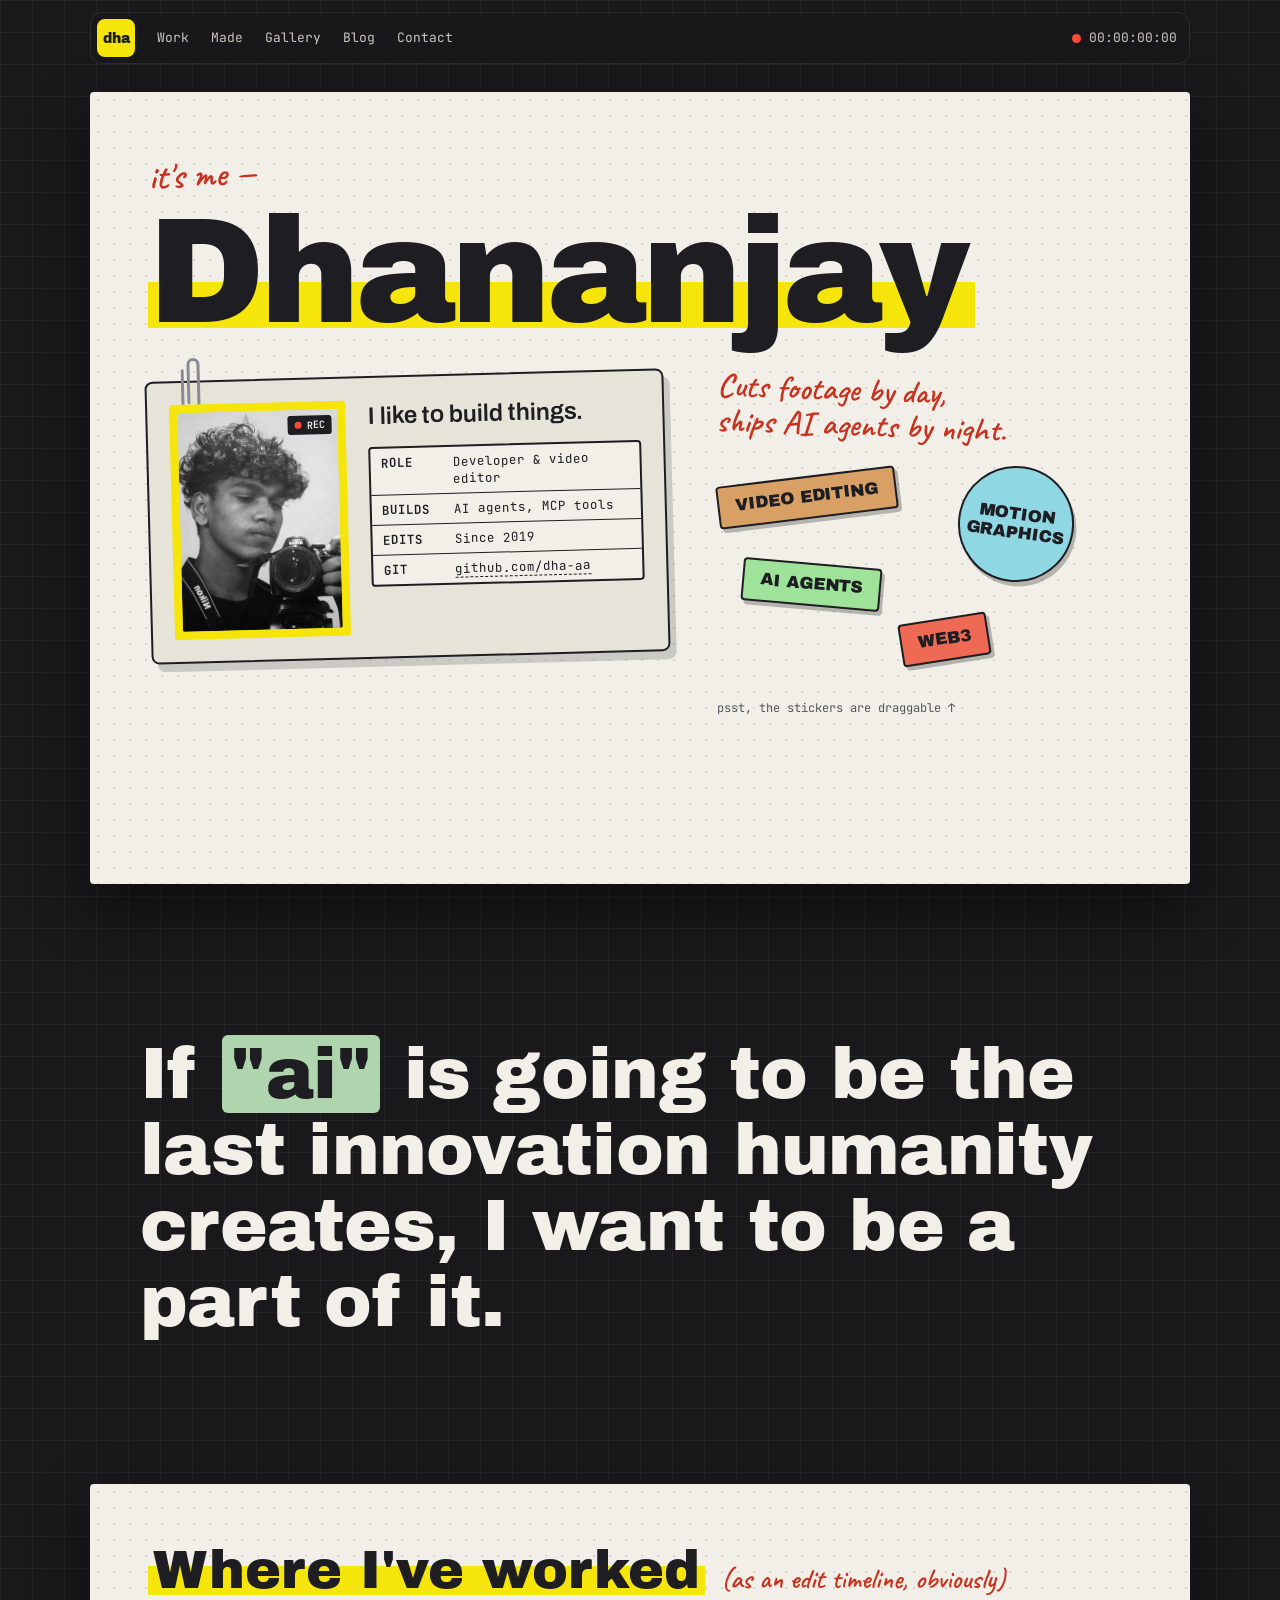
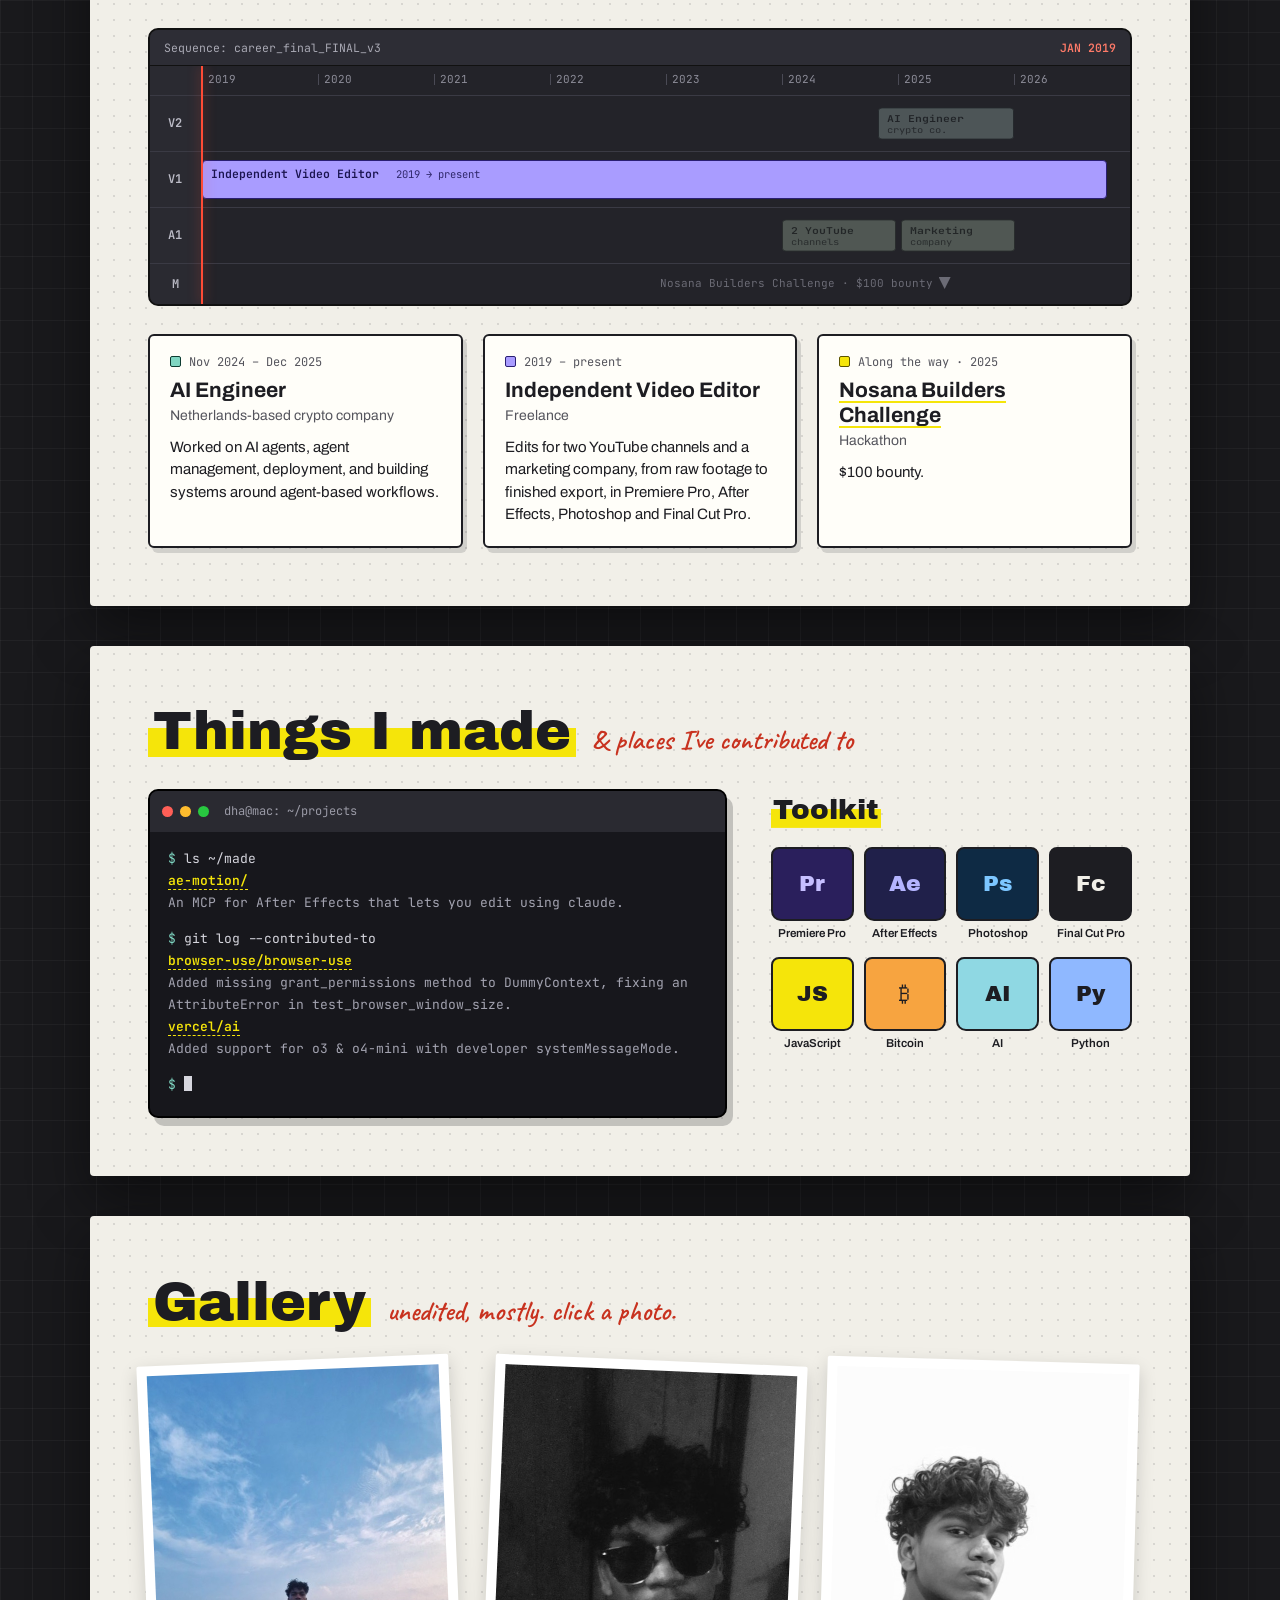
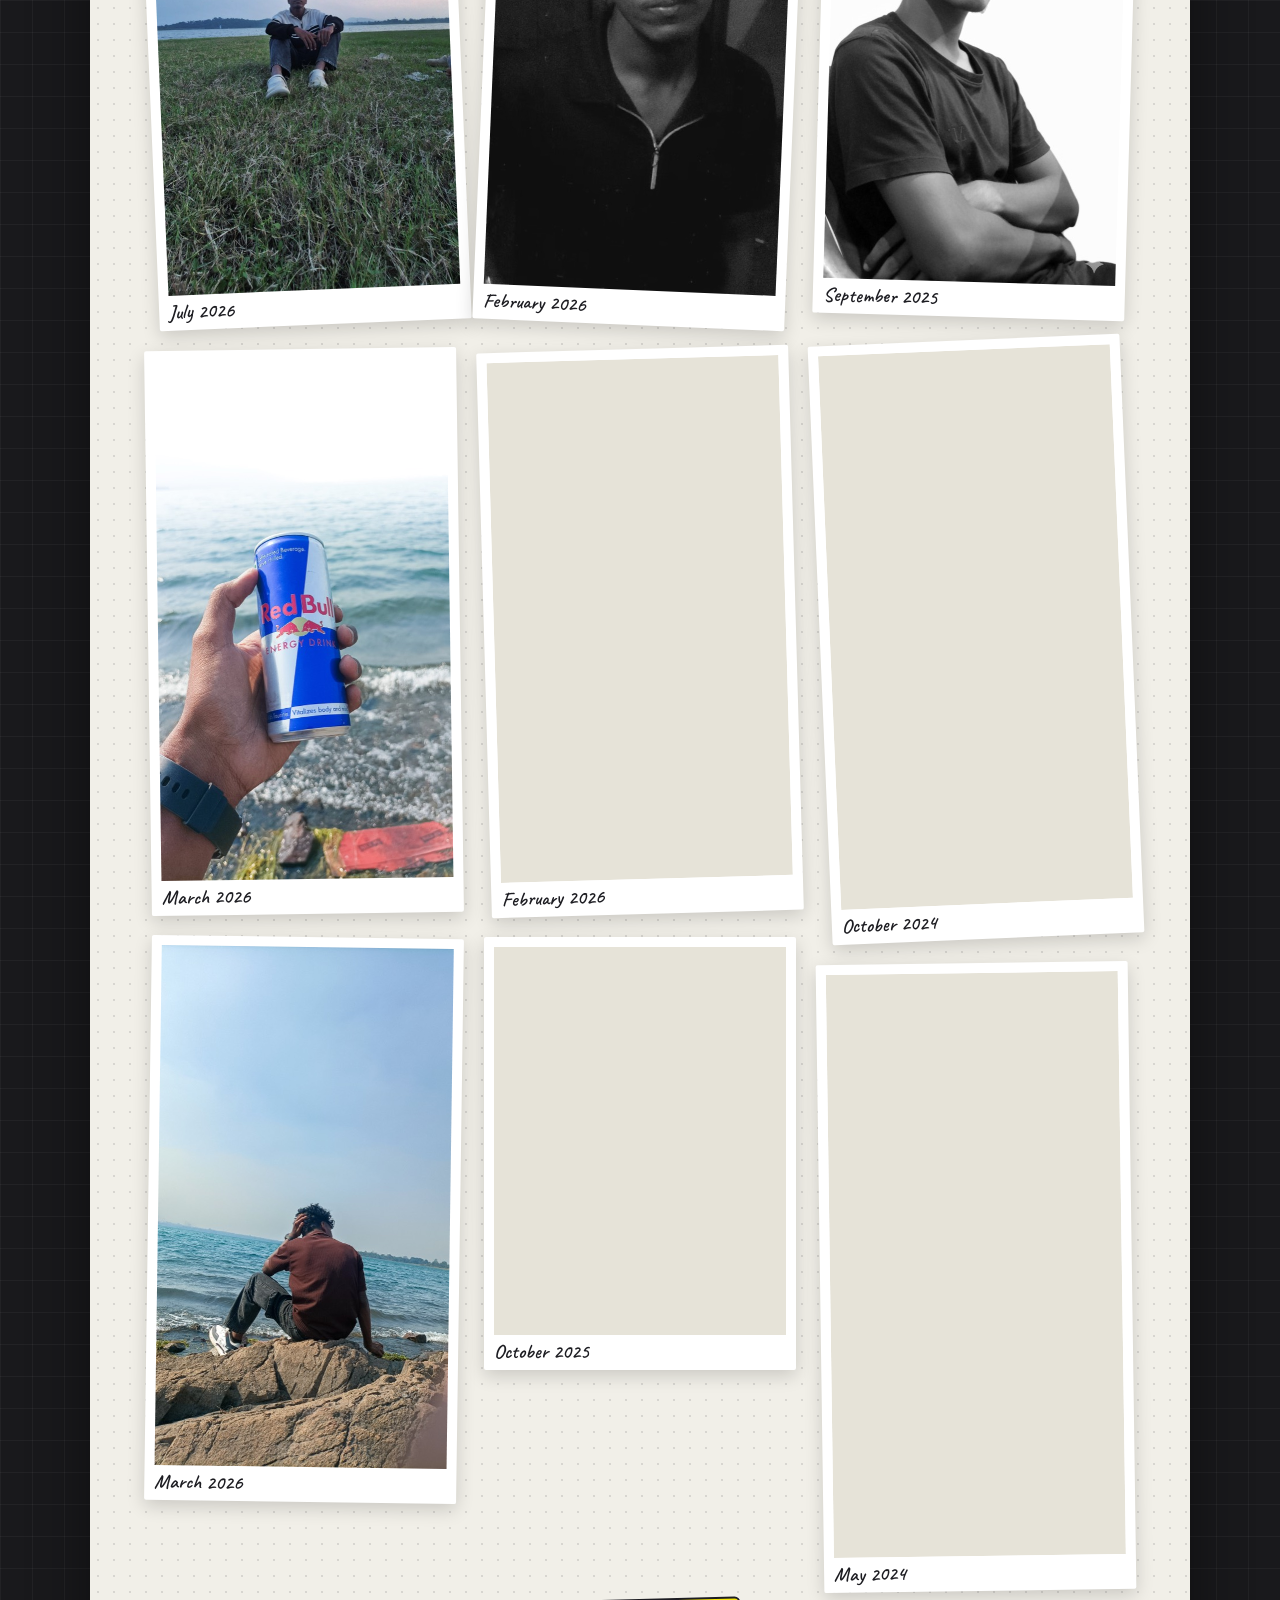
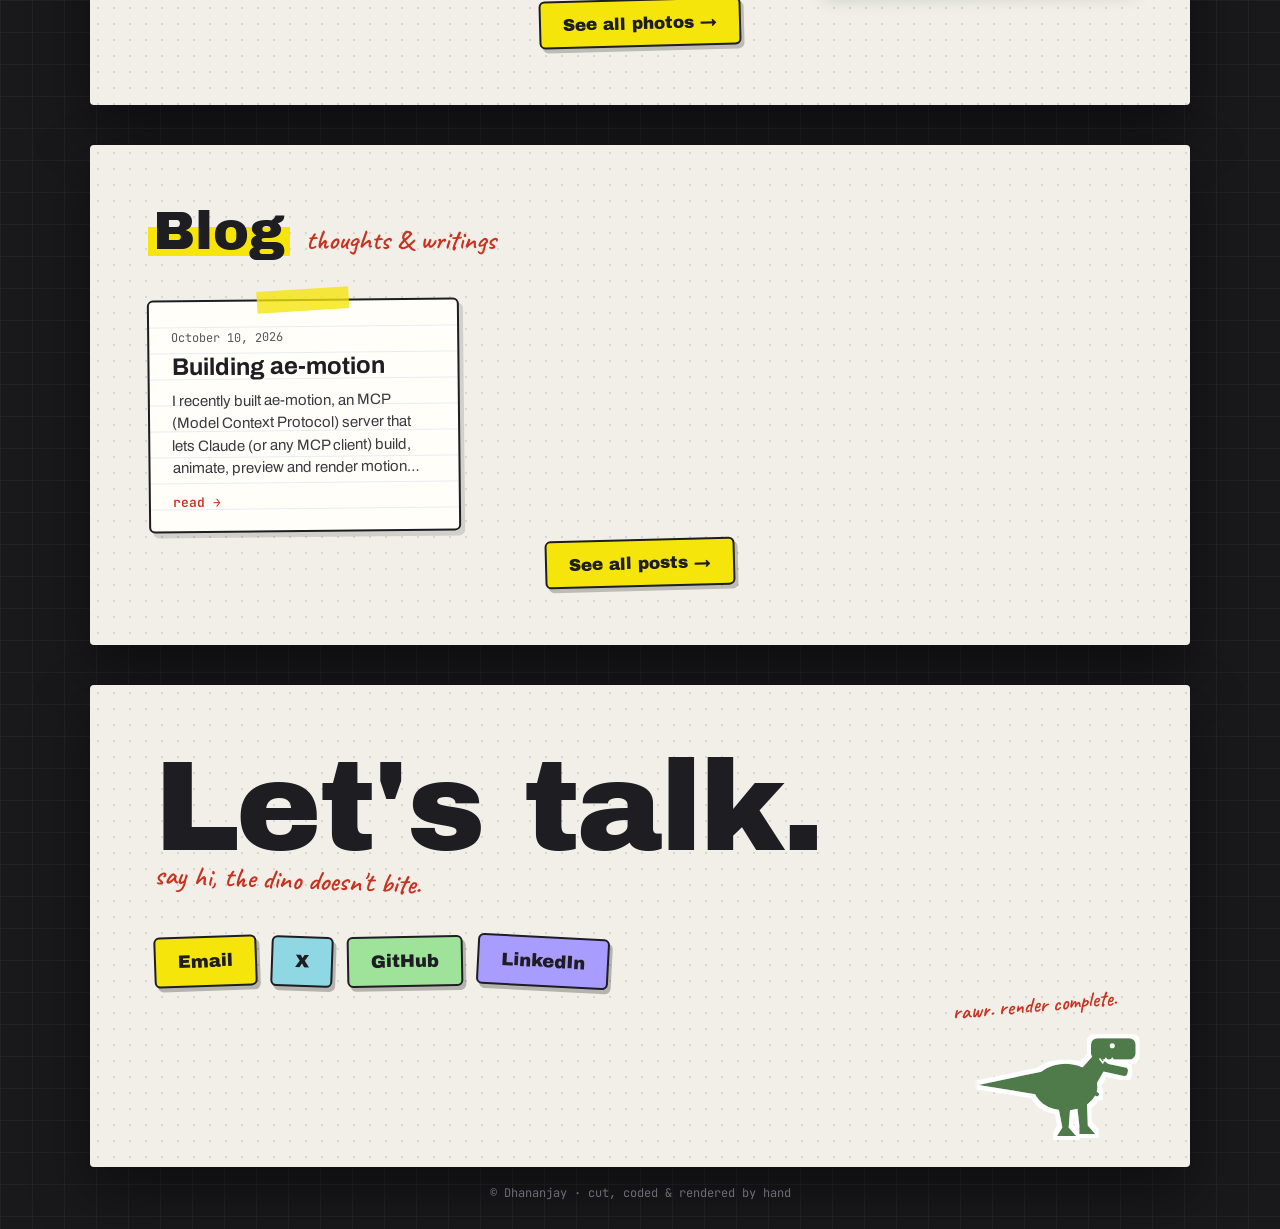
==== commit 6aa0cf75: "new changes" ====
--- a/index.html
+++ b/index.html
@@ -191,93 +191,45 @@
       </div>
       <div class="g-grid" id="gGrid">
         <!-- HOME_GALLERY:START -->
-        <button class="polaroid" type="button" style="--r:-2.4deg" aria-label="Open photo: July 2026">
-          <img src="gallery/IMG_20260725_011726_501.webp" alt="July 2026" loading="lazy" decoding="async">
+        <button class="polaroid" type="button" style="--r:-2.4deg" data-full="gallery/IMG_20260725_011726_501.webp" aria-label="Open photo: July 2026">
+          <img src="gallery/thumbs/IMG_20260725_011726_501.webp.jpg" width="506" height="900" alt="July 2026" loading="lazy" decoding="async">
           <span>July 2026</span>
         </button>
-        <button class="polaroid" type="button" style="--r:-0.8deg" aria-label="Open photo: March 2026">
-          <img src="gallery/IMG_20260326_150105%20(2).jpg" alt="March 2026" loading="lazy" decoding="async">
+        <button class="polaroid" type="button" style="--r:-0.8deg" data-full="gallery/IMG_20260326_150105%20(2).jpg" aria-label="Open photo: March 2026">
+          <img src="gallery/thumbs/IMG_20260326_150105%20(2).jpg.jpg" width="506" height="900" alt="March 2026" loading="lazy" decoding="async">
           <span>March 2026</span>
         </button>
-        <button class="polaroid" type="button" style="--r:0.8deg" aria-label="Open photo: March 2026">
-          <img src="gallery/IMG_20260326_150243.jpg" alt="March 2026" loading="lazy" decoding="async">
+        <button class="polaroid" type="button" style="--r:0.8deg" data-full="gallery/IMG_20260326_150243.jpg" aria-label="Open photo: March 2026">
+          <img src="gallery/thumbs/IMG_20260326_150243.jpg.jpg" width="506" height="900" alt="March 2026" loading="lazy" decoding="async">
           <span>March 2026</span>
         </button>
-        <button class="polaroid" type="button" style="--r:2.4deg" aria-label="Open photo: February 2026">
-          <img src="gallery/Videoshot_20260223_221251.jpg" alt="February 2026" loading="lazy" decoding="async">
+        <button class="polaroid" type="button" style="--r:2.4deg" data-full="gallery/Videoshot_20260223_221251.jpg" aria-label="Open photo: February 2026">
+          <img src="gallery/thumbs/Videoshot_20260223_221251.jpg.jpg" width="506" height="900" alt="February 2026" loading="lazy" decoding="async">
           <span>February 2026</span>
         </button>
-        <button class="polaroid" type="button" style="--r:-1.6deg" aria-label="Open photo: February 2026">
-          <img src="gallery/Videoshot_20260223_221254.jpg" alt="February 2026" loading="lazy" decoding="async">
+        <button class="polaroid" type="button" style="--r:-1.6deg" data-full="gallery/Videoshot_20260223_221254.jpg" aria-label="Open photo: February 2026">
+          <img src="gallery/thumbs/Videoshot_20260223_221254.jpg.jpg" width="506" height="900" alt="February 2026" loading="lazy" decoding="async">
           <span>February 2026</span>
         </button>
-        <button class="polaroid" type="button" style="--r:0.0deg" aria-label="Open photo: October 2025">
-          <img src="gallery/Screenshot_2025-10-15-13-21-02-283_com.instagram.android.png" alt="October 2025" loading="lazy" decoding="async">
+        <button class="polaroid" type="button" style="--r:0.0deg" data-full="gallery/Screenshot_2025-10-15-13-21-02-283_com.instagram.android.png" aria-label="Open photo: October 2025">
+          <img src="gallery/thumbs/Screenshot_2025-10-15-13-21-02-283_com.instagram.android.png.jpg" width="678" height="900" alt="October 2025" loading="lazy" decoding="async">
           <span>October 2025</span>
         </button>
-        <button class="polaroid" type="button" style="--r:1.6deg" aria-label="Open photo: September 2025">
-          <img src="gallery/IMG_20250925_162537.png" alt="September 2025" loading="lazy" decoding="async">
+        <button class="polaroid" type="button" style="--r:1.6deg" data-full="gallery/IMG_20250925_162537.png" aria-label="Open photo: September 2025">
+          <img src="gallery/thumbs/IMG_20250925_162537.png.jpg" width="514" height="900" alt="September 2025" loading="lazy" decoding="async">
           <span>September 2025</span>
         </button>
-        <button class="polaroid" type="button" style="--r:-2.4deg" aria-label="Open photo: October 2024">
-          <img src="gallery/Firefly%2020241021125946%20(2).jpg" alt="October 2024" loading="lazy" decoding="async">
+        <button class="polaroid" type="button" style="--r:-2.4deg" data-full="gallery/Firefly%2020241021125946%20(2).jpg" aria-label="Open photo: October 2024">
+          <img src="gallery/thumbs/Firefly%2020241021125946%20(2).jpg.jpg" width="475" height="900" alt="October 2024" loading="lazy" decoding="async">
           <span>October 2024</span>
         </button>
-        <button class="polaroid" type="button" style="--r:-0.8deg" aria-label="Open photo: May 2024">
-          <img src="gallery/Firefly%2020240515091140%20(2).jpg" alt="May 2024" loading="lazy" decoding="async">
+        <button class="polaroid" type="button" style="--r:-0.8deg" data-full="gallery/Firefly%2020240515091140%20(2).jpg" aria-label="Open photo: May 2024">
+          <img src="gallery/thumbs/Firefly%2020240515091140%20(2).jpg.jpg" width="451" height="900" alt="May 2024" loading="lazy" decoding="async">
           <span>May 2024</span>
         </button>
-        <button class="polaroid more" type="button" style="--r:0.8deg" aria-label="Open photo: October 2023">
-          <img src="gallery/IMG_20231015_131740_522.jpg" alt="October 2023" loading="lazy" decoding="async">
-          <span>October 2023</span>
-        </button>
-        <button class="polaroid more" type="button" style="--r:2.4deg" aria-label="Open photo: June 2022">
-          <img src="gallery/IMG_20220629_062428.jpg" alt="June 2022" loading="lazy" decoding="async">
-          <span>June 2022</span>
-        </button>
-        <button class="polaroid more" type="button" style="--r:-1.6deg" aria-label="Open photo: June 2022">
-          <img src="gallery/IMG_20220626_060610.JPG" alt="June 2022" loading="lazy" decoding="async">
-          <span>June 2022</span>
-        </button>
-        <button class="polaroid more" type="button" style="--r:0.0deg" aria-label="Open photo: Undated">
-          <img src="gallery/1757748189275.png" alt="Undated" loading="lazy" decoding="async">
-          <span>Undated</span>
-        </button>
-        <button class="polaroid more" type="button" style="--r:1.6deg" aria-label="Open photo: Undated">
-          <img src="gallery/1761241929573.png" alt="Undated" loading="lazy" decoding="async">
-          <span>Undated</span>
-        </button>
-        <button class="polaroid more" type="button" style="--r:-2.4deg" aria-label="Open photo: Undated">
-          <img src="gallery/1771950942736.jpg" alt="Undated" loading="lazy" decoding="async">
-          <span>Undated</span>
-        </button>
-        <button class="polaroid more" type="button" style="--r:-0.8deg" aria-label="Open photo: Undated">
-          <img src="gallery/2%20(1).jpg" alt="Undated" loading="lazy" decoding="async">
-          <span>Undated</span>
-        </button>
-        <button class="polaroid more" type="button" style="--r:0.8deg" aria-label="Open photo: Undated">
-          <img src="gallery/7.9-2.jpg" alt="Undated" loading="lazy" decoding="async">
-          <span>Undated</span>
-        </button>
-        <button class="polaroid more" type="button" style="--r:2.4deg" aria-label="Open photo: Undated">
-          <img src="gallery/SaveClip.App_651273901_17942329158077063_9145956708415044534_n.jpg" alt="Undated" loading="lazy" decoding="async">
-          <span>Undated</span>
-        </button>
-        <button class="polaroid more" type="button" style="--r:-1.6deg" aria-label="Open photo: Undated">
-          <img src="gallery/SaveClip.App_655239473_18046805345754364_6338044290693247426_n.jpg" alt="Undated" loading="lazy" decoding="async">
-          <span>Undated</span>
-        </button>
-        <button class="polaroid more" type="button" style="--r:0.0deg" aria-label="Open photo: Undated">
-          <img src="gallery/Screenshot_2024_0518_121756.jpg" alt="Undated" loading="lazy" decoding="async">
-          <span>Undated</span>
-        </button>
-        <button class="polaroid more" type="button" style="--r:1.6deg" aria-label="Open photo: Undated">
-          <img src="gallery/hjh.jpg" alt="Undated" loading="lazy" decoding="async">
-          <span>Undated</span>
-        </button>
         <!-- HOME_GALLERY:END -->
       </div>
-      <button class="show-all" id="gMore" type="button" hidden>Show all photos</button>
+      <a class="show-all" href="gallery/index.html">See all photos →</a>
     </div>
   </section>
 
@@ -298,6 +250,7 @@
         </article>
         <!-- HOME_BLOG:END -->
       </div>
+      <a class="show-all" href="blog/index.html" target="_blank" rel="noopener">See all posts →</a>
       <article class="reader" id="reader" hidden aria-live="polite"></article>
     </div>
   </section>
--- a/css/blog.css
+++ b/css/blog.css
@@ -263,6 +263,29 @@
 
 /* ---------- standalone blog listing ---------- */
 
+.blog-page .blog-search { margin: -14px 0 34px; }
+.blog-page .blog-search label {
+  display: block;
+  margin-bottom: 6px;
+  font: 600 12px var(--mono);
+  text-transform: uppercase;
+  letter-spacing: 0.06em;
+}
+.blog-page .blog-search input {
+  width: min(100%, 420px);
+  min-height: 48px;
+  padding: 10px 14px;
+  background: var(--card);
+  border: 2px solid var(--ink);
+  border-radius: 6px;
+  box-shadow: 3px 4px 0 rgba(29, 29, 34, 0.15);
+  color: var(--ink);
+  font: 16px var(--sans);
+}
+.blog-page .blog-search input:focus-visible { outline: 3px solid var(--red); outline-offset: 2px; }
+.blog-page .blog-search-status { margin: 10px 0 0; color: var(--muted); font: 12px var(--mono); }
+.blog-post[hidden] { display: none; }
+
 .blog-list {
   display: grid;
   grid-template-columns: repeat(auto-fill, minmax(min(100%, 300px), 1fr));
--- a/css/site.css
+++ b/css/site.css
@@ -829,6 +829,7 @@
   min-height: 120px;
   background: #e6e3d8;
 }
+.polaroid img[height] { min-height: 0; }
 .js .polaroid img { opacity: 0; transition: opacity 0.5s ease; }
 .js .polaroid.ok img { opacity: 1; }
 .polaroid span {
@@ -836,10 +837,11 @@
   margin-top: 4px;
   font: 600 20px var(--hand);
 }
-.js .g-grid:not(.all) .polaroid.more { display: none; }
 
 .show-all {
-  display: block;
+  display: flex;
+  align-items: center;
+  width: fit-content;
   min-height: 48px;
   margin: 8px auto 0;
   padding: 10px 22px;
@@ -849,12 +851,11 @@
   box-shadow: 3px 4px 0 rgba(0, 0, 0, 0.22);
   color: var(--ink);
   font: 400 17px var(--display);
-  cursor: pointer;
+  text-decoration: none;
   transform: rotate(-1.5deg);
   transition: transform 0.2s var(--ease);
 }
 .show-all:hover { transform: rotate(0) translateY(-3px); }
-.show-all[hidden] { display: none; }
 
 /* photo viewer */
 
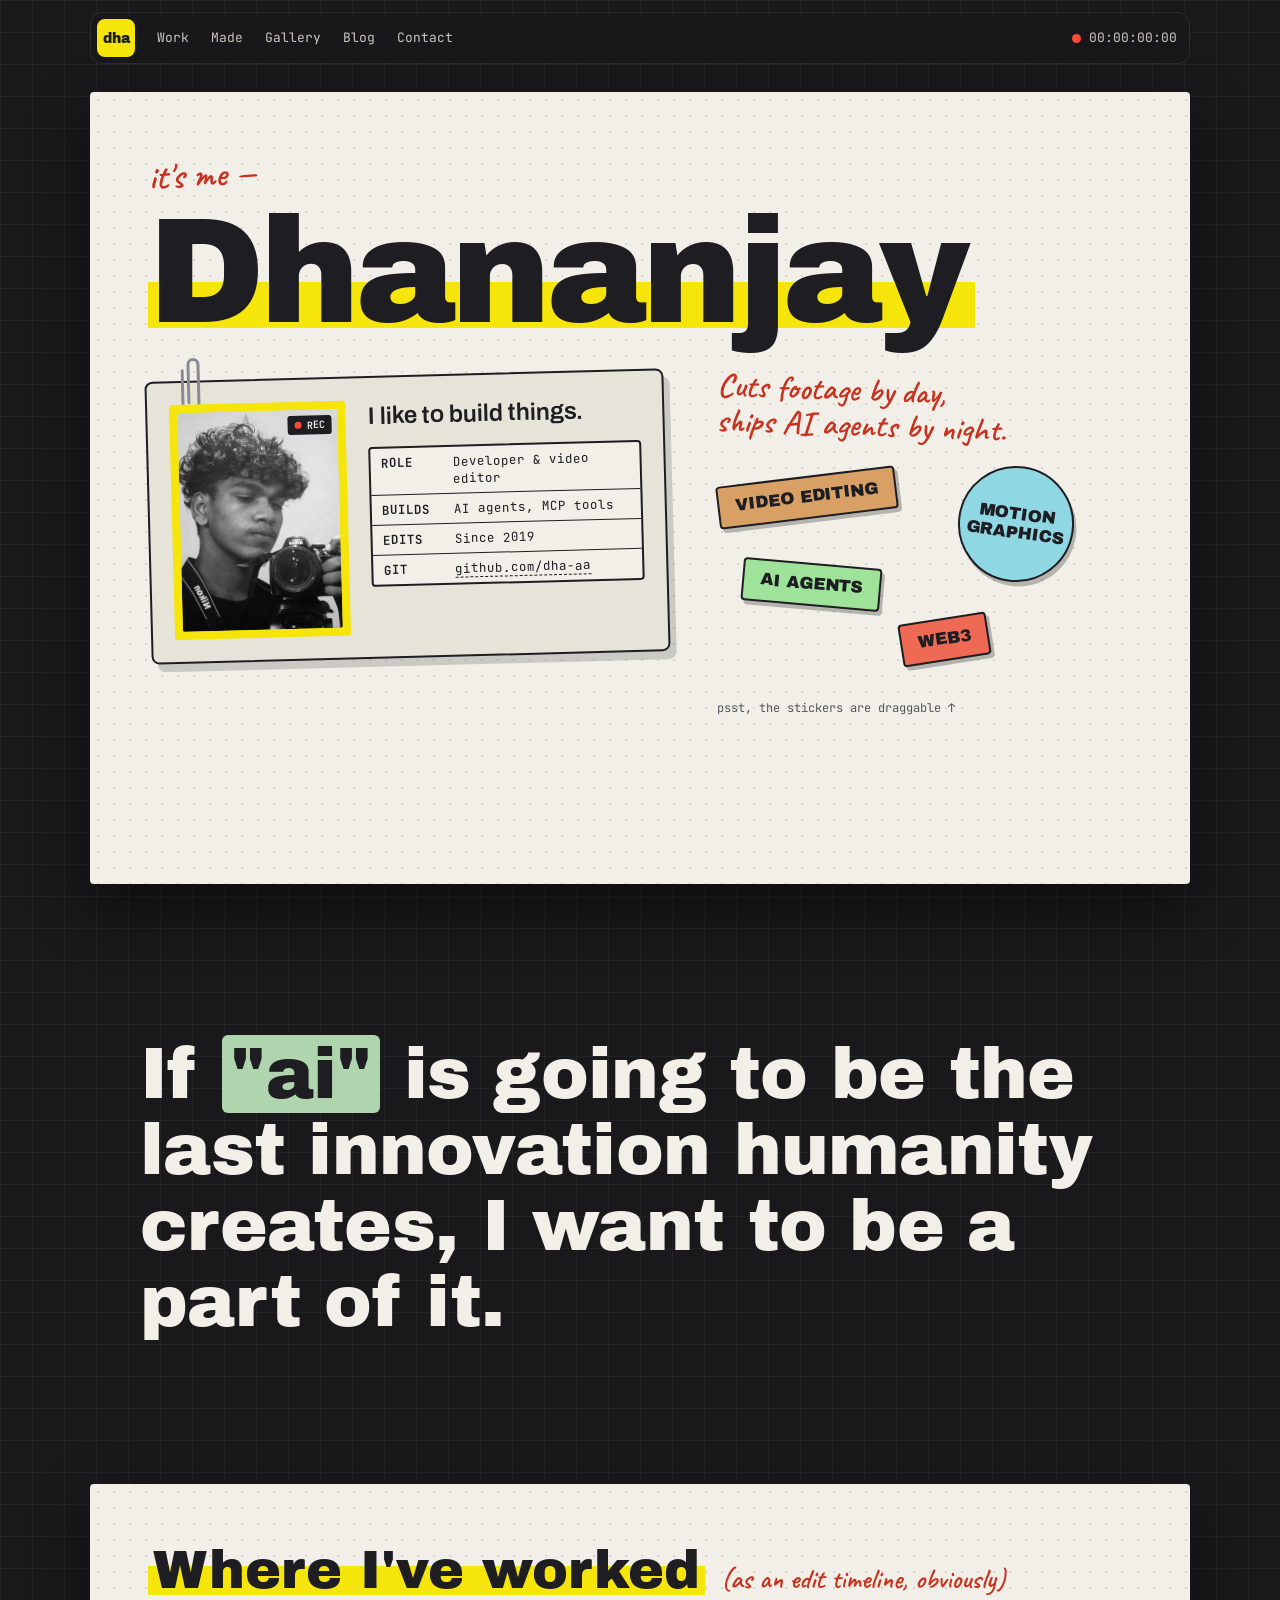
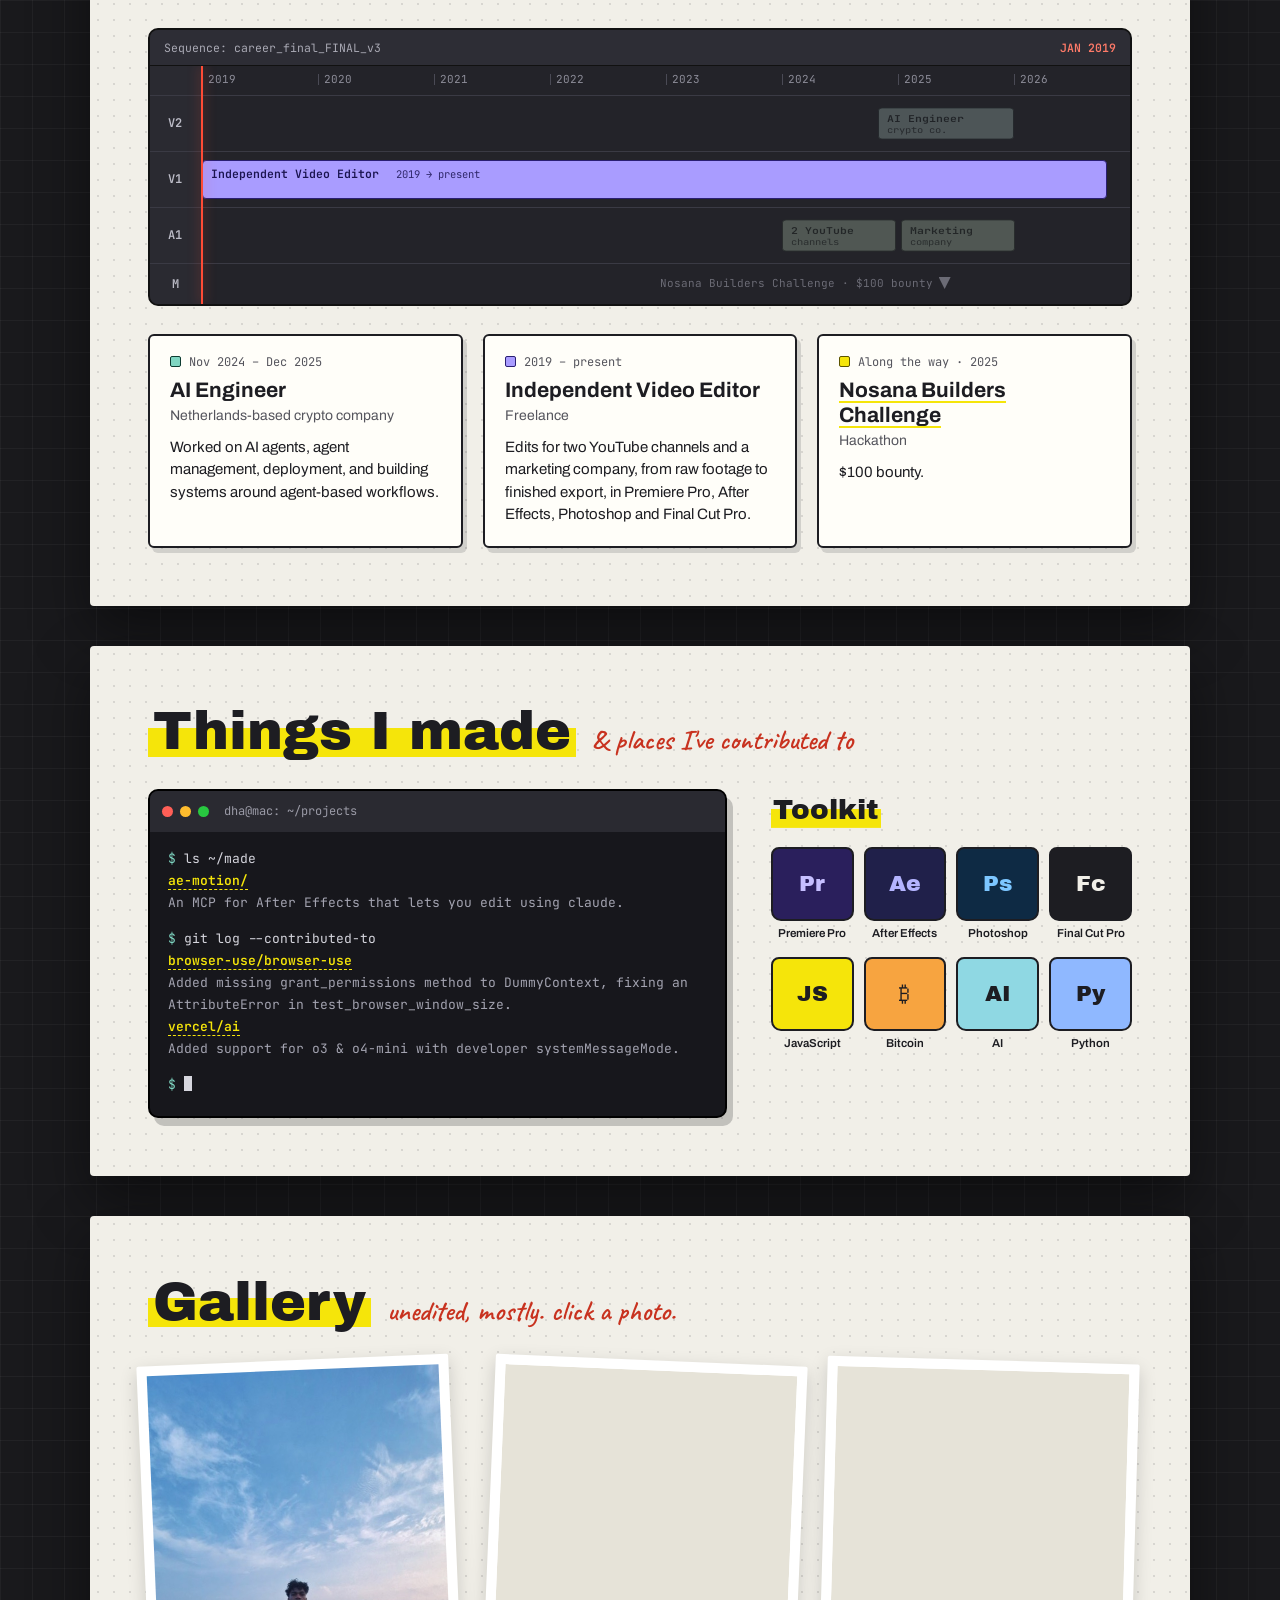
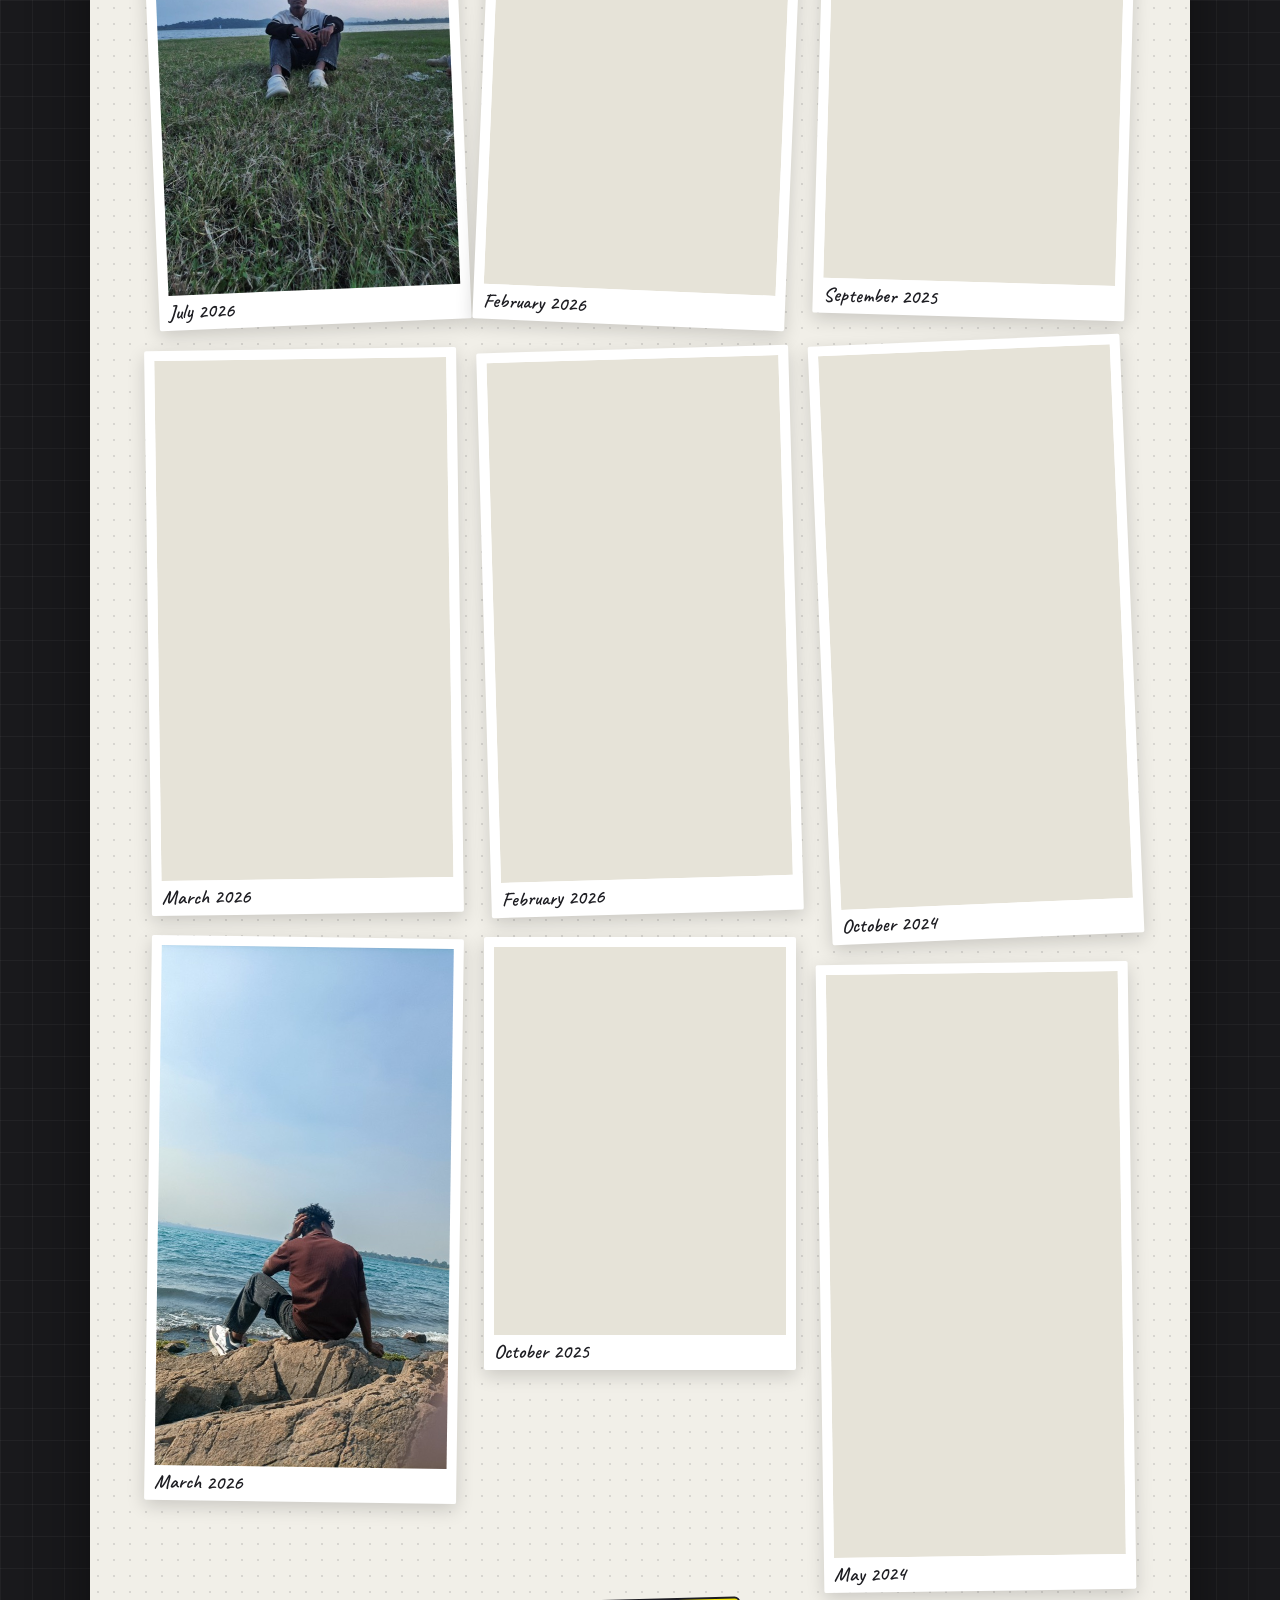
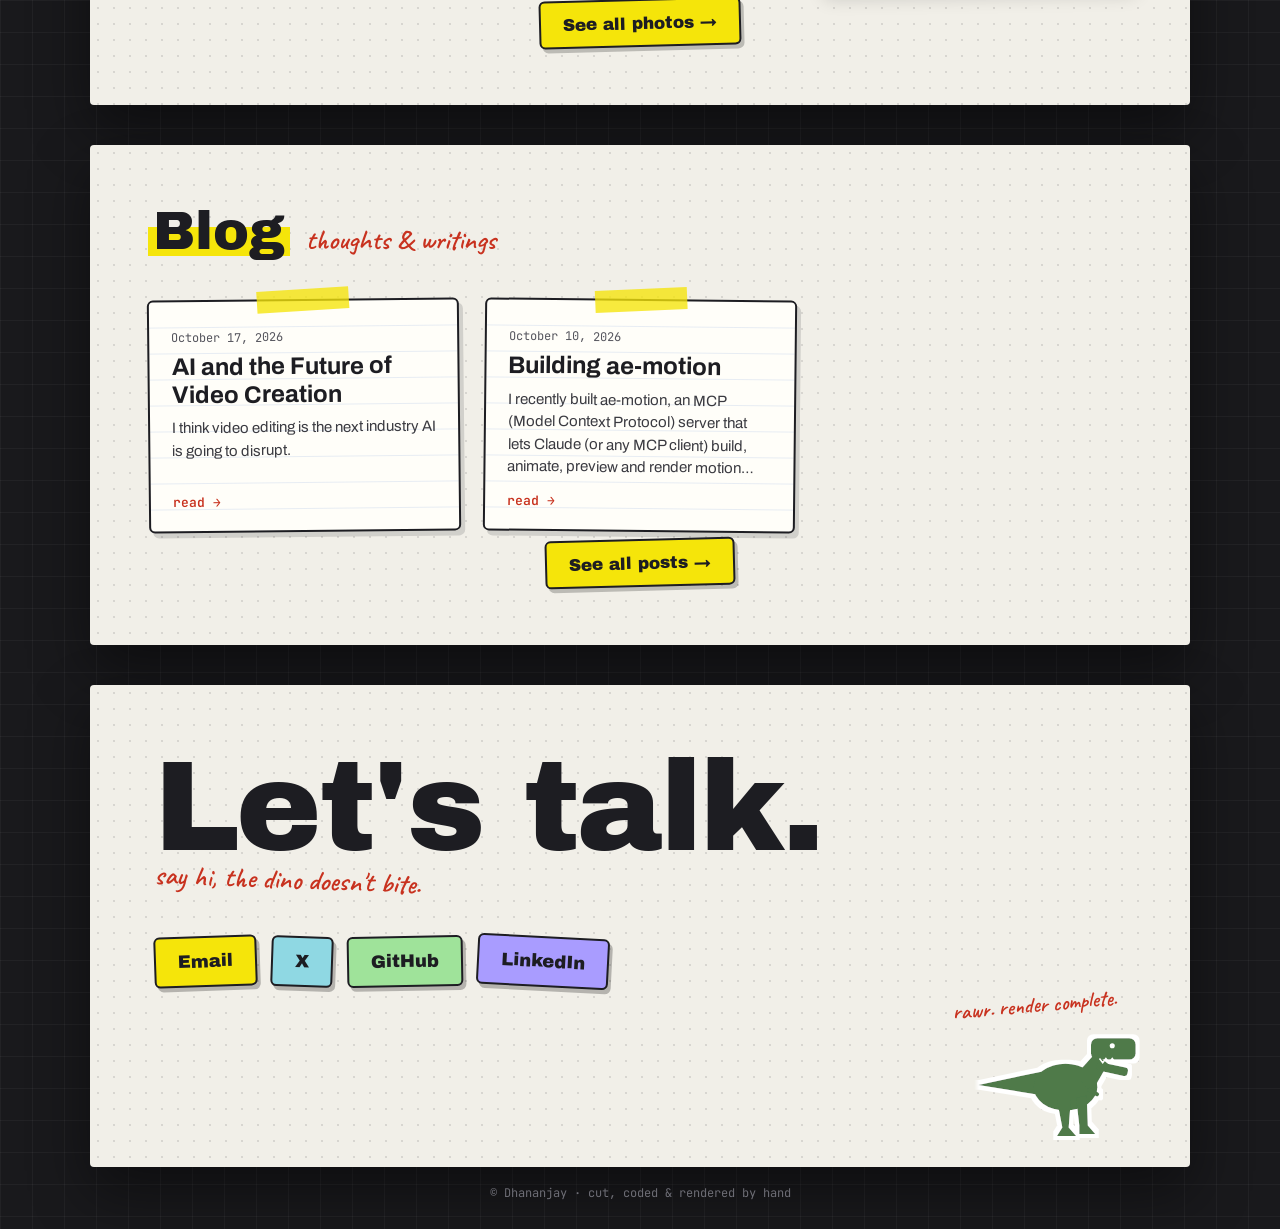
==== commit 005428bc: "new blog" ====
--- a/index.html
+++ b/index.html
@@ -243,6 +243,13 @@
       <div class="posts">
         <!-- HOME_BLOG:START -->
         <article class="post-card" style="--r:-0.6deg">
+          <span class="post-date">October 17, 2026</span>
+          <h3><a class="post-link" href="blog/ai-video-editing-disruption.html" data-post="ai-video-editing-disruption">AI and the Future of Video Creation</a></h3>
+          <p class="post-ex">I think video editing is the next industry AI is going to disrupt.</p>
+          <span class="post-go" aria-hidden="true">read →</span>
+        </article>
+
+        <article class="post-card" style="--r:0.6deg">
           <span class="post-date">October 10, 2026</span>
           <h3><a class="post-link" href="blog/building-ae-motion.html" data-post="building-ae-motion">Building ae-motion</a></h3>
           <p class="post-ex">I recently built ae-motion, an MCP (Model Context Protocol) server that lets Claude (or any MCP client) build, animate, preview and render motion graphics in a live Adobe After Effects project. Ask for "a 5 second lower third with an eased slide-in," and the model creates the comp, adds layers, sets keyframes, checks a preview frame and kicks off a render — all in the project you have open.</p>
